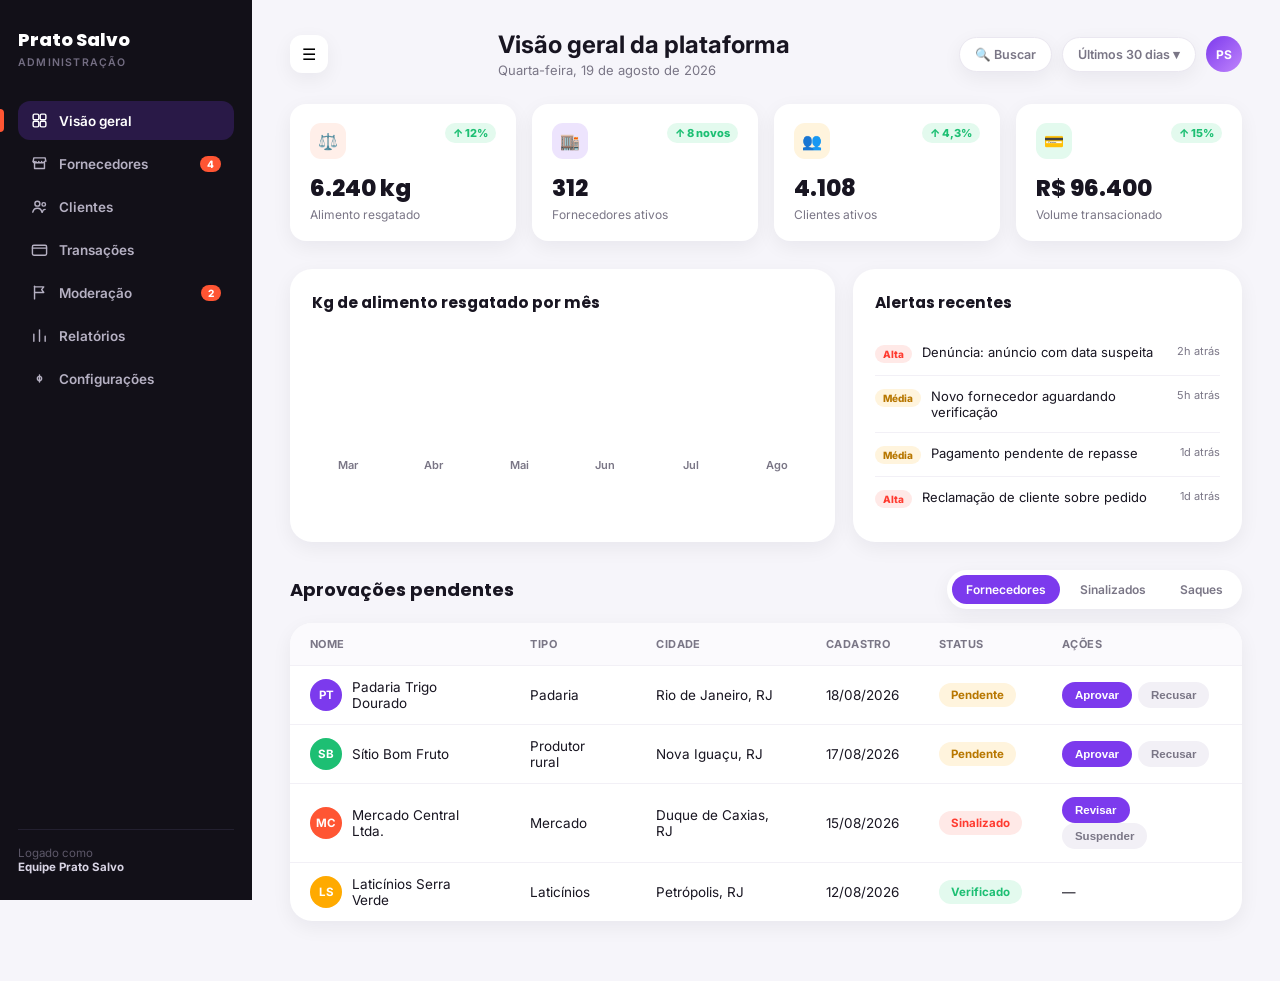
==== prato-salvo/pages/admin/admin.html @ 20f9f4bc "Consertando o Bug da pagina admin" ====
<!DOCTYPE html>
<html lang="pt-BR">
<head>
<meta charset="UTF-8">
<meta name="viewport" content="width=device-width, initial-scale=1">
<title>Prato Salvo — Painel Administrativo</title>
<link rel="preconnect" href="https://fonts.googleapis.com">
<link href="https://fonts.googleapis.com/css2?family=Inter:wght@400;500;600;700;800&family=Poppins:wght@500;600;700;800&display=swap" rel="stylesheet">
<!--
  PÁGINA: Painel Administrativo
  Visão geral da plataforma para a equipe Prato Salvo: métricas de
  impacto, gráfico de kg resgatados por mês, alertas e fila de
  aprovações pendentes de fornecedores. Página estática no original
  (sem JS próprio) — comportamento dinâmico limitado à navegação de
  volta para a home (admin-bridge.js).
-->
<link rel="stylesheet" href="admin.css">
</head>
<body>

<div class="app">
  <aside class="sidebar">
    <div class="brand" id="ps-brand">Prato Salvo <span>Administração</span></div>
    <nav class="nav">
      <a class="active" data-section="overview"><svg viewBox="0 0 24 24" fill="none" stroke="currentColor" stroke-width="2" stroke-linecap="round" stroke-linejoin="round"><rect x="3" y="3" width="8" height="8" rx="2"/><rect x="13" y="3" width="8" height="8" rx="2"/><rect x="3" y="13" width="8" height="8" rx="2"/><rect x="13" y="13" width="8" height="8" rx="2"/></svg>Visão geral</a>
      <a data-section="fornecedores"><svg viewBox="0 0 24 24" fill="none" stroke="currentColor" stroke-width="2" stroke-linecap="round" stroke-linejoin="round"><path d="M3 9l1-5h16l1 5"/><path d="M3 9a2 2 0 004 0 2 2 0 004 0 2 2 0 004 0 2 2 0 004 0"/><path d="M5 9v10h14V9"/></svg>Fornecedores<span class="badge">4</span></a>
      <a data-section="clientes"><svg viewBox="0 0 24 24" fill="none" stroke="currentColor" stroke-width="2" stroke-linecap="round" stroke-linejoin="round"><circle cx="9" cy="8" r="3.5"/><path d="M2.5 20c1-4 4-5.5 6.5-5.5S14.5 16 15.5 20"/><circle cx="18" cy="9" r="2.5"/><path d="M16 20c.5-2.5 2-4 4-4"/></svg>Clientes</a>
      <a data-section="transacoes"><svg viewBox="0 0 24 24" fill="none" stroke="currentColor" stroke-width="2" stroke-linecap="round" stroke-linejoin="round"><rect x="2" y="6" width="20" height="14" rx="2"/><path d="M2 10h20"/></svg>Transações</a>
      <a data-section="moderacao"><svg viewBox="0 0 24 24" fill="none" stroke="currentColor" stroke-width="2" stroke-linecap="round" stroke-linejoin="round"><path d="M5 3v18"/><path d="M5 4h13l-3 4 3 4H5"/></svg>Moderação<span class="badge">2</span></a>
      <a data-section="relatorios"><svg viewBox="0 0 24 24" fill="none" stroke="currentColor" stroke-width="2" stroke-linecap="round" stroke-linejoin="round"><path d="M4 20V10M12 20V4M20 20v-7"/></svg>Relatórios</a>
      <a data-section="configuracoes"><svg viewBox="0 0 24 24" fill="none" stroke="currentColor" stroke-width="2" stroke-linecap="round" stroke-linejoin="round"><circle cx="12" cy="12" r="3"/><path d="M12 7v10"/></svg>Configurações</a>
    </nav>
    <div class="side-foot">Logado como<br><strong style="color:#D8D4E4">Equipe Prato Salvo</strong></div>
  </aside>

  <div id="sidebarBackdrop"class="sidebar-backdrop"></div>


  <main class="main">
    <div class="topbar">
      <button id="menuToggle" class="menu-toggle" aria-label="Abrir/fechar menu">☰</button>
      <div>
        <div class="hello" id="viewTitle">Visão geral da plataforma</div>
        <div class="sub">Quarta-feira, 19 de agosto de 2026</div>
      </div>
      <div class="top-right">
        <span class="pillbtn">🔍 Buscar</span>
        <span class="pillbtn">Últimos 30 dias ▾</span>
        <div class="avatar">PS</div>
      </div>
    </div>

    <section class="view" id="view-overview" data-title="Visão geral da plataforma">
    <div class="stats">
      <div class="stat"><div class="top"><div class="chip" style="background:var(--coral-soft)">⚖️</div><span class="delta up">↑ 12%</span></div><div class="num">6.240 kg</div><div class="lbl">Alimento resgatado</div></div>
      <div class="stat"><div class="top"><div class="chip" style="background:var(--purple-soft)">🏬</div><span class="delta up">↑ 8 novos</span></div><div class="num">312</div><div class="lbl">Fornecedores ativos</div></div>
      <div class="stat"><div class="top"><div class="chip" style="background:var(--amber-soft)">👥</div><span class="delta up">↑ 4,3%</span></div><div class="num">4.108</div><div class="lbl">Clientes ativos</div></div>
      <div class="stat"><div class="top"><div class="chip" style="background:var(--green-soft)">💳</div><span class="delta up">↑ 15%</span></div><div class="num">R$ 96.400</div><div class="lbl">Volume transacionado</div></div>
    </div>

    <div class="row">
      <div class="panel">
        <h3>Kg de alimento resgatado por mês</h3>
        <div class="bars">
          <div class="bar-col"><div class="bar" style="height:52%"></div><span>Mar</span></div>
          <div class="bar-col"><div class="bar" style="height:64%"></div><span>Abr</span></div>
          <div class="bar-col"><div class="bar" style="height:58%"></div><span>Mai</span></div>
          <div class="bar-col"><div class="bar" style="height:76%"></div><span>Jun</span></div>
          <div class="bar-col"><div class="bar" style="height:84%"></div><span>Jul</span></div>
          <div class="bar-col"><div class="bar" style="height:100%"></div><span>Ago</span></div>
        </div>
      </div>
      <div class="panel">
        <h3>Alertas recentes</h3>
        <div class="alert-item"><div class="alert-left"><span class="sev red">Alta</span> Denúncia: anúncio com data suspeita</div><span class="alert-time">2h atrás</span></div>
        <div class="alert-item"><div class="alert-left"><span class="sev amber">Média</span> Novo fornecedor aguardando verificação</div><span class="alert-time">5h atrás</span></div>
        <div class="alert-item"><div class="alert-left"><span class="sev amber">Média</span> Pagamento pendente de repasse</div><span class="alert-time">1d atrás</span></div>
        <div class="alert-item"><div class="alert-left"><span class="sev red">Alta</span> Reclamação de cliente sobre pedido</div><span class="alert-time">1d atrás</span></div>
      </div>
    </div>

    <div class="sec-head">
      <h2>Aprovações pendentes</h2>
      <div class="tabs">
        <span class="tab on">Fornecedores</span>
        <span class="tab">Sinalizados</span>
        <span class="tab">Saques</span>
      </div>
    </div>
    <div class="table-wrap">
      <table>
        <thead><tr><th>Nome</th><th>Tipo</th><th>Cidade</th><th>Cadastro</th><th>Status</th><th>Ações</th></tr></thead>
        <tbody>
          <tr>
            <td><div class="who"><div class="ini" style="background:var(--purple)">PT</div>Padaria Trigo Dourado</div></td>
            <td>Padaria</td><td>Rio de Janeiro, RJ</td><td>18/08/2026</td>
            <td><span class="status pend">Pendente</span></td>
            <td class="actions"><button class="approve">Aprovar</button><button class="reject">Recusar</button></td>
          </tr>
          <tr>
            <td><div class="who"><div class="ini" style="background:var(--green)">SB</div>Sítio Bom Fruto</div></td>
            <td>Produtor rural</td><td>Nova Iguaçu, RJ</td><td>17/08/2026</td>
            <td><span class="status pend">Pendente</span></td>
            <td class="actions"><button class="approve">Aprovar</button><button class="reject">Recusar</button></td>
          </tr>
          <tr>
            <td><div class="who"><div class="ini" style="background:var(--coral)">MC</div>Mercado Central Ltda.</div></td>
            <td>Mercado</td><td>Duque de Caxias, RJ</td><td>15/08/2026</td>
            <td><span class="status flag">Sinalizado</span></td>
            <td class="actions"><button class="approve">Revisar</button><button class="reject">Suspender</button></td>
          </tr>
          <tr>
            <td><div class="who"><div class="ini" style="background:var(--amber)">LS</div>Laticínios Serra Verde</div></td>
            <td>Laticínios</td><td>Petrópolis, RJ</td><td>12/08/2026</td>
            <td><span class="status ok">Verificado</span></td>
            <td class="actions">—</td>
          </tr>
        </tbody>
      </table>
    </div>
    </section>

     <section class="view" id="view-fornecedores" data-title="Fornecedores" hidden>
      <div class="sec-head"><h2>Fornecedores</h2></div>
      <div class="panel"><p style="color:var(--ink-soft)">Gestão de fornecedores em construção.</p></div>
    </section>
      <section class="view" id="view-clientes" data-title="Clientes" hidden>
      <div class="sec-head"><h2>Clientes</h2></div>
      <div class="panel"><p style="color:var(--ink-soft)">Gestão de clientes em construção.</p></div>
    </section>
     <section class="view" id="view-transacoes" data-title="Transações" hidden>
      <div class="sec-head"><h2>Transações</h2></div>
      <div class="panel"><p style="color:var(--ink-soft)">Histórico de transações em construção.</p></div>
    </section>
     <section class="view" id="view-moderacao" data-title="Moderação" hidden>
      <div class="sec-head"><h2>Moderação</h2></div>
      <div class="panel"><p style="color:var(--ink-soft)">Fila de moderação em construção.</p></div>
    </section>
      <section class="view" id="view-relatorios" data-title="Relatórios" hidden>
      <div class="sec-head"><h2>Relatórios</h2></div>
      <div class="panel"><p style="color:var(--ink-soft)">Relatórios em construção.</p></div>
    </section>
      <section class="view" id="view-configuracoes" data-title="Configurações" hidden>
        <div class="sec-head"><h2>Configurações</h2></div>
        <div class="panel"><p style="color:var(--ink-soft)">Configurações em construção.</p></div>
    </section>
  </main>
</div>

<script src="admin.js"></script>
<!-- Ponte de navegação: leva de volta à Landing Page via shell/router -->
<script src="admin-bridge.js"></script>
</body>
</html>
---- prato-salvo/pages/admin/admin.css ----
/**
 * admin.css
 * Estilos exclusivos do Painel Administrativo.
 * Sidebar escura + paleta roxo/coral, isolada em seu próprio iframe.
 */

  :root{
    --purple:#7C3AED; --purple-soft:#EDE4FD;
    --coral:#FF5533; --coral-soft:#FFEFE9;
    --ink:#181521; --ink-soft:#7A7686;
    --green:#1DBF73; --green-soft:#E3FAEE;
    --amber:#FFAA00; --amber-soft:#FFF4DD;
    --red:#FF3B30; --red-soft:#FFE9E7;
    --bg:#F6F5FA; --white:#fff; --dark:#121018;
    --r-lg:22px; --r-md:16px; --r-full:999px;
    --shadow:0 6px 20px rgba(24,21,33,.06);
  }
  *{box-sizing:border-box;}
  body{margin:0;font-family:'Inter',sans-serif;background:var(--bg);color:var(--ink);}
  h1,h2,h3,.disp{font-family:'Poppins',sans-serif;}
  a{text-decoration:none;color:inherit;}
  .app{min-height:100vh;position:relative;}

  .sidebar{background:var(--dark);color:#B5B0C2;padding:26px 18px;display:flex;flex-direction:column;gap:32px;position:fixed;top:0;left:0;bottom:0;width:252px;z-index:60;transform:translateX(0);transition:transform .25s ease;}
  .app.sidebar-closed .sidebar{transform:translateX(-100%);}
  .brand{font-family:'Poppins',sans-serif;font-weight:800;font-size:18px;color:#fff;}
  .brand span{display:block;font-family:'Inter',sans-serif;font-size:10.5px;font-weight:600;text-transform:uppercase;letter-spacing:1.2px;color:#736D82;margin-top:3px;}
  .nav{display:flex;flex-direction:column;gap:4px;}
  .nav a{display:flex;align-items:center;gap:11px;padding:11px 13px;border-radius:12px;font-size:13.5px;font-weight:600;position:relative;}
  .nav a svg{width:17px;height:17px;flex-shrink:0;}
  .nav a.active{background:rgba(124,58,237,.22);color:#fff;}
  .nav a.active:before{content:"";position:absolute;left:-18px;top:8px;bottom:8px;width:4px;background:var(--coral);border-radius:0 4px 4px 0;}
  .nav a:hover{background:rgba(255,255,255,.05);}
  .badge{margin-left:auto;background:var(--coral);color:#fff;font-size:10px;font-weight:800;padding:2px 7px;border-radius:var(--r-full);}
  .side-foot{margin-top:auto;font-size:11.5px;color:#5C5768;border-top:1px solid #232030;padding-top:16px;}

  .main{padding:30px 38px 60px;margin-left:252px;transition:margin-left .25s ease;}
  .app.sidebar-closed .main{margin-left:0;}
  .topbar{display:flex;justify-content:space-between;align-items:center;margin-bottom:26px;flex-wrap:wrap;gap:14px;}
  .hello{font-size:24px;font-weight:700;}
  .sub{color:var(--ink-soft);font-size:13px;margin-top:3px;}
  .top-right{display:flex;gap:10px;align-items:center;}
  .pillbtn{background:var(--white);border:1px solid #EAE7F0;font-size:12.5px;font-weight:600;padding:9px 15px;border-radius:var(--r-full);color:var(--ink-soft);box-shadow:var(--shadow);}
  .avatar{width:36px;height:36px;border-radius:50%;background:linear-gradient(135deg,var(--purple),#C084FC);display:flex;align-items:center;justify-content:center;color:#fff;font-weight:700;font-size:12px;}

  .stats{display:grid;grid-template-columns:repeat(4,1fr);gap:16px;margin-bottom:28px;}
  .stat{background:var(--white);border-radius:var(--r-md);padding:19px 20px;box-shadow:var(--shadow);}
  .stat .top{display:flex;justify-content:space-between;align-items:flex-start;}
  .stat .chip{width:36px;height:36px;border-radius:11px;display:flex;align-items:center;justify-content:center;font-size:16px;}
  .stat .delta{font-size:11px;font-weight:800;padding:3px 8px;border-radius:var(--r-full);}
  .delta.up{background:var(--green-soft);color:var(--green);}
  .stat .num{font-family:'Poppins',sans-serif;font-size:23px;font-weight:800;margin-top:12px;}
  .stat .lbl{font-size:12px;color:var(--ink-soft);margin-top:2px;}

  .row{display:grid;grid-template-columns:1.4fr 1fr;gap:18px;margin-bottom:28px;}
  .panel{background:var(--white);border-radius:var(--r-lg);padding:22px;box-shadow:var(--shadow);}
  .panel h3{font-size:15.5px;font-weight:700;margin:0 0 18px;}

  .bars{display:flex;align-items:flex-end;gap:14px;height:140px;}
  .bar-col{flex:1;display:flex;flex-direction:column;align-items:center;justify-content:flex-end;gap:8px;}
  .bar{width:100%;background:linear-gradient(180deg,#FF7A50,var(--coral));border-radius:8px 8px 0 0;}
  .bar-col span{font-size:11px;color:var(--ink-soft);font-weight:600;}

  .alert-item{display:flex;justify-content:space-between;align-items:flex-start;padding:12px 0;border-bottom:1px solid #F2F0F6;font-size:13px;gap:10px;}
  .alert-item:last-child{border-bottom:none;}
  .alert-left{display:flex;gap:10px;align-items:flex-start;}
  .sev{font-size:10px;font-weight:800;padding:3px 8px;border-radius:var(--r-full);flex-shrink:0;margin-top:1px;}
  .sev.red{background:var(--red-soft);color:var(--red);}
  .sev.amber{background:var(--amber-soft);color:#B87700;}
  .alert-time{color:var(--ink-soft);font-size:11px;flex-shrink:0;}

  .sec-head{display:flex;justify-content:space-between;align-items:center;margin-bottom:14px;}
  .sec-head h2{font-size:18px;font-weight:700;margin:0;}
  .tabs{display:flex;gap:6px;background:var(--white);padding:5px;border-radius:var(--r-full);box-shadow:var(--shadow);}
  .tab{font-size:12px;font-weight:600;padding:7px 14px;border-radius:var(--r-full);color:var(--ink-soft);}
  .tab.on{background:var(--purple);color:#fff;}

  .table-wrap{background:var(--white);border-radius:var(--r-lg);overflow:hidden;box-shadow:var(--shadow);}
  table{width:100%;border-collapse:collapse;font-size:13.5px;}
  th{text-align:left;padding:14px 20px;background:#FBFAFD;color:var(--ink-soft);font-weight:700;font-size:11px;text-transform:uppercase;letter-spacing:.4px;}
  td{padding:13px 20px;border-top:1px solid #F2F0F6;vertical-align:middle;}
  .who{display:flex;align-items:center;gap:10px;}
  .ini{width:32px;height:32px;border-radius:50%;display:flex;align-items:center;justify-content:center;font-weight:700;font-size:11.5px;color:#fff;flex-shrink:0;}
  .status{display:inline-block;font-weight:700;font-size:11.5px;padding:5px 12px;border-radius:var(--r-full);}
  .status.pend{background:var(--amber-soft);color:#B87700;}
  .status.flag{background:var(--red-soft);color:var(--red);}
  .status.ok{background:var(--green-soft);color:var(--green);}
  .actions button{font-size:11.5px;font-weight:700;border:none;padding:7px 13px;border-radius:var(--r-full);cursor:pointer;margin-right:6px;}
  .approve{background:var(--purple);color:#fff;}
  .reject{background:#F2F0F6;color:var(--ink-soft);}

  /* -------------------- menu retrátil -------------------- */

.menu-toggle{
  width:38px;height:38px;border-radius:12px;border:none;
  background:var(--white);box-shadow:var(--shadow);
  font-size:16px;cursor:pointer;flex-shrink:0;
  display:flex;align-items:center;justify-content:center;
}
.menu-toggle:hover{background:#F3F1F7;}

.sidebar-backdrop{
  display:none;
  position:fixed;inset:0;background:rgba(10,8,15,.5);z-index:55;
}

/* no celular, a sidebar nunca "empurra" o conteúdo — ela flutua por cima */
@media (max-width:900px){
  .main{margin-left:0;}
  .app:not(.sidebar-closed) .sidebar-backdrop{display:block;}
}
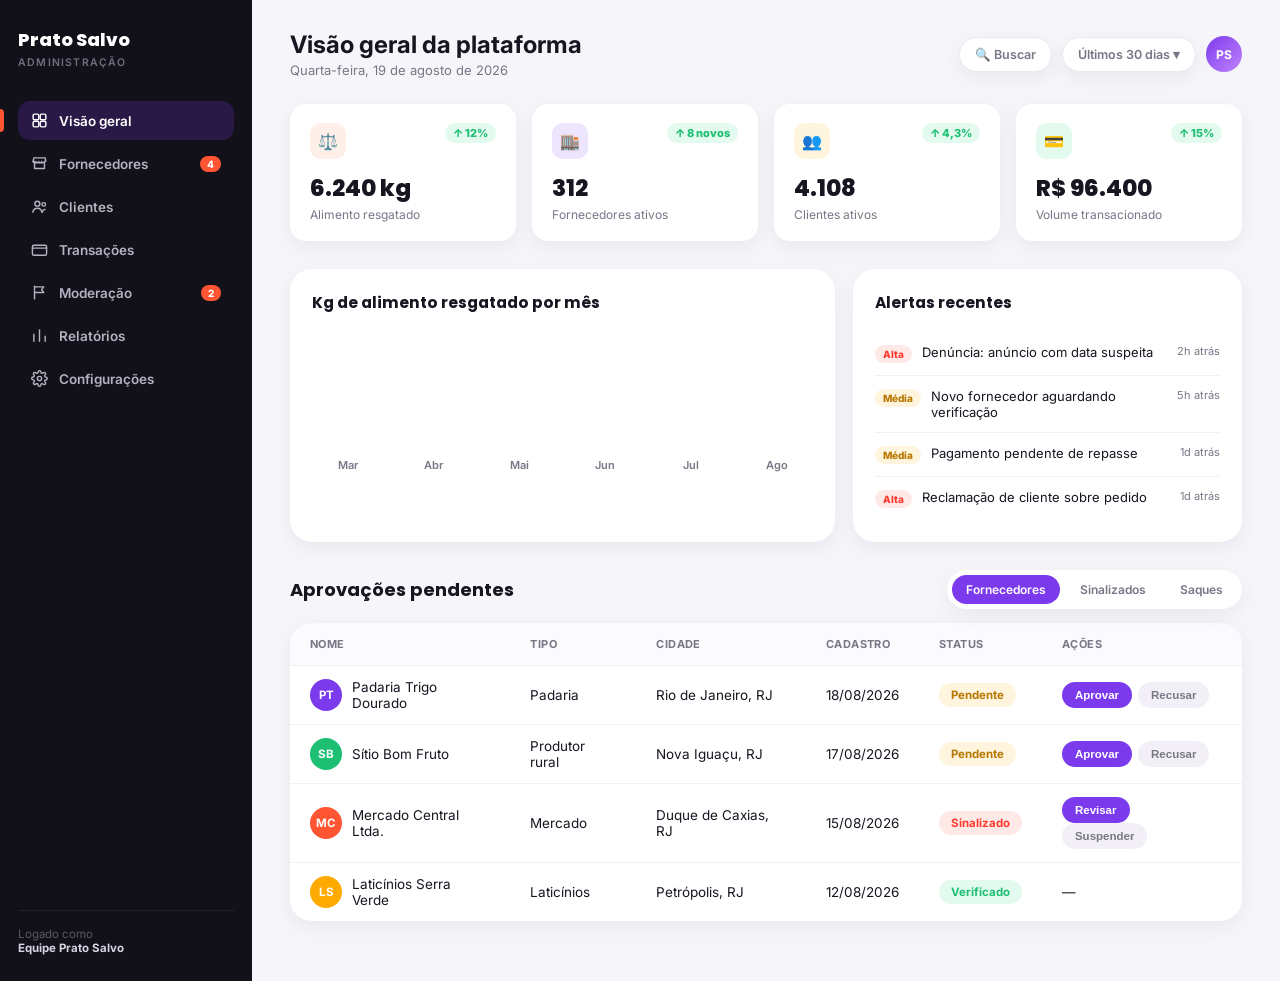
==== commit 3b08c3fa: "Primeiro commit" ====
--- a/prato-salvo/pages/admin/admin.html
+++ b/prato-salvo/pages/admin/admin.html
@@ -22,25 +22,21 @@
   <aside class="sidebar">
     <div class="brand" id="ps-brand">Prato Salvo <span>Administração</span></div>
     <nav class="nav">
-      <a class="active" data-section="overview"><svg viewBox="0 0 24 24" fill="none" stroke="currentColor" stroke-width="2" stroke-linecap="round" stroke-linejoin="round"><rect x="3" y="3" width="8" height="8" rx="2"/><rect x="13" y="3" width="8" height="8" rx="2"/><rect x="3" y="13" width="8" height="8" rx="2"/><rect x="13" y="13" width="8" height="8" rx="2"/></svg>Visão geral</a>
-      <a data-section="fornecedores"><svg viewBox="0 0 24 24" fill="none" stroke="currentColor" stroke-width="2" stroke-linecap="round" stroke-linejoin="round"><path d="M3 9l1-5h16l1 5"/><path d="M3 9a2 2 0 004 0 2 2 0 004 0 2 2 0 004 0 2 2 0 004 0"/><path d="M5 9v10h14V9"/></svg>Fornecedores<span class="badge">4</span></a>
-      <a data-section="clientes"><svg viewBox="0 0 24 24" fill="none" stroke="currentColor" stroke-width="2" stroke-linecap="round" stroke-linejoin="round"><circle cx="9" cy="8" r="3.5"/><path d="M2.5 20c1-4 4-5.5 6.5-5.5S14.5 16 15.5 20"/><circle cx="18" cy="9" r="2.5"/><path d="M16 20c.5-2.5 2-4 4-4"/></svg>Clientes</a>
-      <a data-section="transacoes"><svg viewBox="0 0 24 24" fill="none" stroke="currentColor" stroke-width="2" stroke-linecap="round" stroke-linejoin="round"><rect x="2" y="6" width="20" height="14" rx="2"/><path d="M2 10h20"/></svg>Transações</a>
-      <a data-section="moderacao"><svg viewBox="0 0 24 24" fill="none" stroke="currentColor" stroke-width="2" stroke-linecap="round" stroke-linejoin="round"><path d="M5 3v18"/><path d="M5 4h13l-3 4 3 4H5"/></svg>Moderação<span class="badge">2</span></a>
-      <a data-section="relatorios"><svg viewBox="0 0 24 24" fill="none" stroke="currentColor" stroke-width="2" stroke-linecap="round" stroke-linejoin="round"><path d="M4 20V10M12 20V4M20 20v-7"/></svg>Relatórios</a>
-      <a data-section="configuracoes"><svg viewBox="0 0 24 24" fill="none" stroke="currentColor" stroke-width="2" stroke-linecap="round" stroke-linejoin="round"><circle cx="12" cy="12" r="3"/><path d="M12 7v10"/></svg>Configurações</a>
+      <a class="active"><svg viewBox="0 0 24 24" fill="none" stroke="currentColor" stroke-width="2" stroke-linecap="round" stroke-linejoin="round"><rect x="3" y="3" width="8" height="8" rx="2"/><rect x="13" y="3" width="8" height="8" rx="2"/><rect x="3" y="13" width="8" height="8" rx="2"/><rect x="13" y="13" width="8" height="8" rx="2"/></svg>Visão geral</a>
+      <a><svg viewBox="0 0 24 24" fill="none" stroke="currentColor" stroke-width="2" stroke-linecap="round" stroke-linejoin="round"><path d="M3 9l1-5h16l1 5"/><path d="M3 9a2 2 0 004 0 2 2 0 004 0 2 2 0 004 0 2 2 0 004 0"/><path d="M5 9v10h14V9"/></svg>Fornecedores<span class="badge">4</span></a>
+      <a><svg viewBox="0 0 24 24" fill="none" stroke="currentColor" stroke-width="2" stroke-linecap="round" stroke-linejoin="round"><circle cx="9" cy="8" r="3.5"/><path d="M2.5 20c1-4 4-5.5 6.5-5.5S14.5 16 15.5 20"/><circle cx="18" cy="9" r="2.5"/><path d="M16 20c.5-2.5 2-4 4-4"/></svg>Clientes</a>
+      <a><svg viewBox="0 0 24 24" fill="none" stroke="currentColor" stroke-width="2" stroke-linecap="round" stroke-linejoin="round"><rect x="2" y="6" width="20" height="14" rx="2"/><path d="M2 10h20"/></svg>Transações</a>
+      <a><svg viewBox="0 0 24 24" fill="none" stroke="currentColor" stroke-width="2" stroke-linecap="round" stroke-linejoin="round"><path d="M5 3v18"/><path d="M5 4h13l-3 4 3 4H5"/></svg>Moderação<span class="badge">2</span></a>
+      <a><svg viewBox="0 0 24 24" fill="none" stroke="currentColor" stroke-width="2" stroke-linecap="round" stroke-linejoin="round"><path d="M4 20V10M12 20V4M20 20v-7"/></svg>Relatórios</a>
+      <a><svg viewBox="0 0 24 24" fill="none" stroke="currentColor" stroke-width="2" stroke-linecap="round" stroke-linejoin="round"><circle cx="12" cy="12" r="3"/><path d="M19.4 15a1.7 1.7 0 00.3 1.9l.1.1a2 2 0 11-2.8 2.8l-.1-.1a1.7 1.7 0 00-1.9-.3 1.7 1.7 0 00-1 1.5V21a2 2 0 11-4 0v-.1a1.7 1.7 0 00-1-1.6 1.7 1.7 0 00-1.9.3l-.1.1a2 2 0 11-2.8-2.8l.1-.1a1.7 1.7 0 00.3-1.9 1.7 1.7 0 00-1.5-1H3a2 2 0 110-4h.1a1.7 1.7 0 001.5-1 1.7 1.7 0 00-.3-1.9l-.1-.1a2 2 0 112.8-2.8l.1.1a1.7 1.7 0 001.9.3H9a1.7 1.7 0 001-1.5V3a2 2 0 114 0v.1a1.7 1.7 0 001 1.5 1.7 1.7 0 001.9-.3l.1-.1a2 2 0 112.8 2.8l-.1.1a1.7 1.7 0 00-.3 1.9V9a1.7 1.7 0 001.5 1H21a2 2 0 110 4h-.1a1.7 1.7 0 00-1.5 1z"/></svg>Configurações</a>
     </nav>
     <div class="side-foot">Logado como<br><strong style="color:#D8D4E4">Equipe Prato Salvo</strong></div>
   </aside>
 
-  <div id="sidebarBackdrop"class="sidebar-backdrop"></div>
-
-
   <main class="main">
     <div class="topbar">
-      <button id="menuToggle" class="menu-toggle" aria-label="Abrir/fechar menu">☰</button>
       <div>
-        <div class="hello" id="viewTitle">Visão geral da plataforma</div>
+        <div class="hello">Visão geral da plataforma</div>
         <div class="sub">Quarta-feira, 19 de agosto de 2026</div>
       </div>
       <div class="top-right">
@@ -50,7 +46,6 @@
       </div>
     </div>
 
-    <section class="view" id="view-overview" data-title="Visão geral da plataforma">
     <div class="stats">
       <div class="stat"><div class="top"><div class="chip" style="background:var(--coral-soft)">⚖️</div><span class="delta up">↑ 12%</span></div><div class="num">6.240 kg</div><div class="lbl">Alimento resgatado</div></div>
       <div class="stat"><div class="top"><div class="chip" style="background:var(--purple-soft)">🏬</div><span class="delta up">↑ 8 novos</span></div><div class="num">312</div><div class="lbl">Fornecedores ativos</div></div>
@@ -118,36 +113,9 @@
         </tbody>
       </table>
     </div>
-    </section>
-
-     <section class="view" id="view-fornecedores" data-title="Fornecedores" hidden>
-      <div class="sec-head"><h2>Fornecedores</h2></div>
-      <div class="panel"><p style="color:var(--ink-soft)">Gestão de fornecedores em construção.</p></div>
-    </section>
-      <section class="view" id="view-clientes" data-title="Clientes" hidden>
-      <div class="sec-head"><h2>Clientes</h2></div>
-      <div class="panel"><p style="color:var(--ink-soft)">Gestão de clientes em construção.</p></div>
-    </section>
-     <section class="view" id="view-transacoes" data-title="Transações" hidden>
-      <div class="sec-head"><h2>Transações</h2></div>
-      <div class="panel"><p style="color:var(--ink-soft)">Histórico de transações em construção.</p></div>
-    </section>
-     <section class="view" id="view-moderacao" data-title="Moderação" hidden>
-      <div class="sec-head"><h2>Moderação</h2></div>
-      <div class="panel"><p style="color:var(--ink-soft)">Fila de moderação em construção.</p></div>
-    </section>
-      <section class="view" id="view-relatorios" data-title="Relatórios" hidden>
-      <div class="sec-head"><h2>Relatórios</h2></div>
-      <div class="panel"><p style="color:var(--ink-soft)">Relatórios em construção.</p></div>
-    </section>
-      <section class="view" id="view-configuracoes" data-title="Configurações" hidden>
-        <div class="sec-head"><h2>Configurações</h2></div>
-        <div class="panel"><p style="color:var(--ink-soft)">Configurações em construção.</p></div>
-    </section>
   </main>
 </div>
 
-<script src="admin.js"></script>
 <!-- Ponte de navegação: leva de volta à Landing Page via shell/router -->
 <script src="admin-bridge.js"></script>
 </body>
--- a/prato-salvo/pages/admin/admin.css
+++ b/prato-salvo/pages/admin/admin.css
@@ -19,10 +19,9 @@
   body{margin:0;font-family:'Inter',sans-serif;background:var(--bg);color:var(--ink);}
   h1,h2,h3,.disp{font-family:'Poppins',sans-serif;}
   a{text-decoration:none;color:inherit;}
-  .app{min-height:100vh;position:relative;}
+  .app{display:grid;grid-template-columns:252px 1fr;min-height:100vh;}
 
-  .sidebar{background:var(--dark);color:#B5B0C2;padding:26px 18px;display:flex;flex-direction:column;gap:32px;position:fixed;top:0;left:0;bottom:0;width:252px;z-index:60;transform:translateX(0);transition:transform .25s ease;}
-  .app.sidebar-closed .sidebar{transform:translateX(-100%);}
+  .sidebar{background:var(--dark);color:#B5B0C2;padding:26px 18px;display:flex;flex-direction:column;gap:32px;}
   .brand{font-family:'Poppins',sans-serif;font-weight:800;font-size:18px;color:#fff;}
   .brand span{display:block;font-family:'Inter',sans-serif;font-size:10.5px;font-weight:600;text-transform:uppercase;letter-spacing:1.2px;color:#736D82;margin-top:3px;}
   .nav{display:flex;flex-direction:column;gap:4px;}
@@ -34,8 +33,7 @@
   .badge{margin-left:auto;background:var(--coral);color:#fff;font-size:10px;font-weight:800;padding:2px 7px;border-radius:var(--r-full);}
   .side-foot{margin-top:auto;font-size:11.5px;color:#5C5768;border-top:1px solid #232030;padding-top:16px;}
 
-  .main{padding:30px 38px 60px;margin-left:252px;transition:margin-left .25s ease;}
-  .app.sidebar-closed .main{margin-left:0;}
+  .main{padding:30px 38px 60px;}
   .topbar{display:flex;justify-content:space-between;align-items:center;margin-bottom:26px;flex-wrap:wrap;gap:14px;}
   .hello{font-size:24px;font-weight:700;}
   .sub{color:var(--ink-soft);font-size:13px;margin-top:3px;}
@@ -89,24 +87,3 @@
   .approve{background:var(--purple);color:#fff;}
   .reject{background:#F2F0F6;color:var(--ink-soft);}
 
-  /* -------------------- menu retrátil -------------------- */
-
-.menu-toggle{
-  width:38px;height:38px;border-radius:12px;border:none;
-  background:var(--white);box-shadow:var(--shadow);
-  font-size:16px;cursor:pointer;flex-shrink:0;
-  display:flex;align-items:center;justify-content:center;
-}
-.menu-toggle:hover{background:#F3F1F7;}
-
-.sidebar-backdrop{
-  display:none;
-  position:fixed;inset:0;background:rgba(10,8,15,.5);z-index:55;
-}
-
-/* no celular, a sidebar nunca "empurra" o conteúdo — ela flutua por cima */
-@media (max-width:900px){
-  .main{margin-left:0;}
-  .app:not(.sidebar-closed) .sidebar-backdrop{display:block;}
-}
-
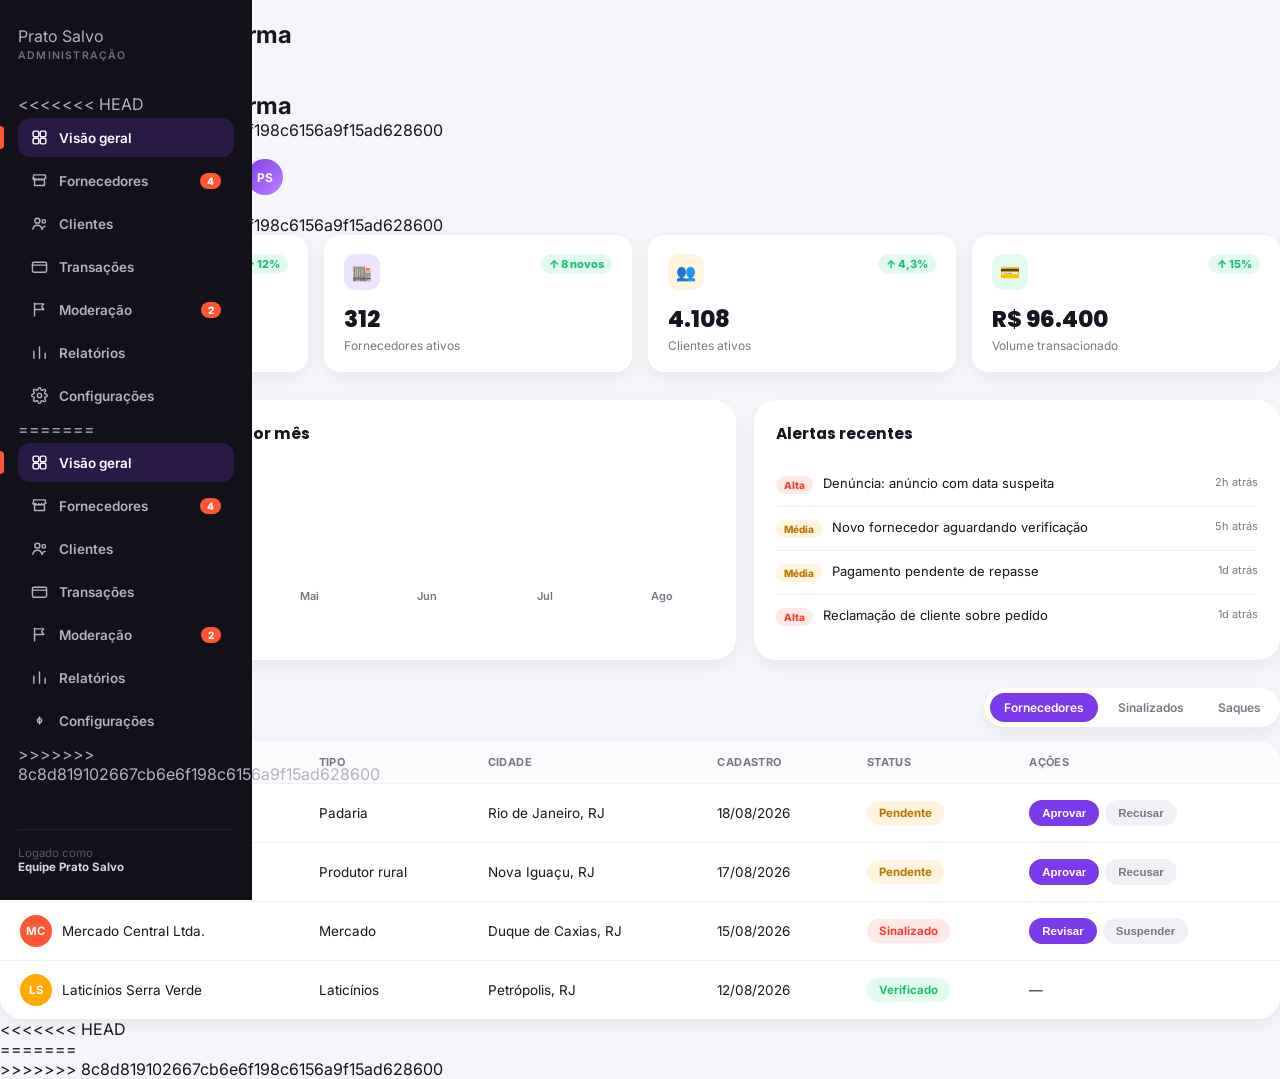
==== commit db53ba2f: "Merge com repositorio remoto" ====
--- a/prato-salvo/pages/admin/admin.html
+++ b/prato-salvo/pages/admin/admin.html
@@ -22,6 +22,7 @@
   <aside class="sidebar">
     <div class="brand" id="ps-brand">Prato Salvo <span>Administração</span></div>
     <nav class="nav">
+<<<<<<< HEAD
       <a class="active"><svg viewBox="0 0 24 24" fill="none" stroke="currentColor" stroke-width="2" stroke-linecap="round" stroke-linejoin="round"><rect x="3" y="3" width="8" height="8" rx="2"/><rect x="13" y="3" width="8" height="8" rx="2"/><rect x="3" y="13" width="8" height="8" rx="2"/><rect x="13" y="13" width="8" height="8" rx="2"/></svg>Visão geral</a>
       <a><svg viewBox="0 0 24 24" fill="none" stroke="currentColor" stroke-width="2" stroke-linecap="round" stroke-linejoin="round"><path d="M3 9l1-5h16l1 5"/><path d="M3 9a2 2 0 004 0 2 2 0 004 0 2 2 0 004 0 2 2 0 004 0"/><path d="M5 9v10h14V9"/></svg>Fornecedores<span class="badge">4</span></a>
       <a><svg viewBox="0 0 24 24" fill="none" stroke="currentColor" stroke-width="2" stroke-linecap="round" stroke-linejoin="round"><circle cx="9" cy="8" r="3.5"/><path d="M2.5 20c1-4 4-5.5 6.5-5.5S14.5 16 15.5 20"/><circle cx="18" cy="9" r="2.5"/><path d="M16 20c.5-2.5 2-4 4-4"/></svg>Clientes</a>
@@ -29,14 +30,34 @@
       <a><svg viewBox="0 0 24 24" fill="none" stroke="currentColor" stroke-width="2" stroke-linecap="round" stroke-linejoin="round"><path d="M5 3v18"/><path d="M5 4h13l-3 4 3 4H5"/></svg>Moderação<span class="badge">2</span></a>
       <a><svg viewBox="0 0 24 24" fill="none" stroke="currentColor" stroke-width="2" stroke-linecap="round" stroke-linejoin="round"><path d="M4 20V10M12 20V4M20 20v-7"/></svg>Relatórios</a>
       <a><svg viewBox="0 0 24 24" fill="none" stroke="currentColor" stroke-width="2" stroke-linecap="round" stroke-linejoin="round"><circle cx="12" cy="12" r="3"/><path d="M19.4 15a1.7 1.7 0 00.3 1.9l.1.1a2 2 0 11-2.8 2.8l-.1-.1a1.7 1.7 0 00-1.9-.3 1.7 1.7 0 00-1 1.5V21a2 2 0 11-4 0v-.1a1.7 1.7 0 00-1-1.6 1.7 1.7 0 00-1.9.3l-.1.1a2 2 0 11-2.8-2.8l.1-.1a1.7 1.7 0 00.3-1.9 1.7 1.7 0 00-1.5-1H3a2 2 0 110-4h.1a1.7 1.7 0 001.5-1 1.7 1.7 0 00-.3-1.9l-.1-.1a2 2 0 112.8-2.8l.1.1a1.7 1.7 0 001.9.3H9a1.7 1.7 0 001-1.5V3a2 2 0 114 0v.1a1.7 1.7 0 001 1.5 1.7 1.7 0 001.9-.3l.1-.1a2 2 0 112.8 2.8l-.1.1a1.7 1.7 0 00-.3 1.9V9a1.7 1.7 0 001.5 1H21a2 2 0 110 4h-.1a1.7 1.7 0 00-1.5 1z"/></svg>Configurações</a>
+=======
+      <a class="active" data-section="overview"><svg viewBox="0 0 24 24" fill="none" stroke="currentColor" stroke-width="2" stroke-linecap="round" stroke-linejoin="round"><rect x="3" y="3" width="8" height="8" rx="2"/><rect x="13" y="3" width="8" height="8" rx="2"/><rect x="3" y="13" width="8" height="8" rx="2"/><rect x="13" y="13" width="8" height="8" rx="2"/></svg>Visão geral</a>
+      <a data-section="fornecedores"><svg viewBox="0 0 24 24" fill="none" stroke="currentColor" stroke-width="2" stroke-linecap="round" stroke-linejoin="round"><path d="M3 9l1-5h16l1 5"/><path d="M3 9a2 2 0 004 0 2 2 0 004 0 2 2 0 004 0 2 2 0 004 0"/><path d="M5 9v10h14V9"/></svg>Fornecedores<span class="badge">4</span></a>
+      <a data-section="clientes"><svg viewBox="0 0 24 24" fill="none" stroke="currentColor" stroke-width="2" stroke-linecap="round" stroke-linejoin="round"><circle cx="9" cy="8" r="3.5"/><path d="M2.5 20c1-4 4-5.5 6.5-5.5S14.5 16 15.5 20"/><circle cx="18" cy="9" r="2.5"/><path d="M16 20c.5-2.5 2-4 4-4"/></svg>Clientes</a>
+      <a data-section="transacoes"><svg viewBox="0 0 24 24" fill="none" stroke="currentColor" stroke-width="2" stroke-linecap="round" stroke-linejoin="round"><rect x="2" y="6" width="20" height="14" rx="2"/><path d="M2 10h20"/></svg>Transações</a>
+      <a data-section="moderacao"><svg viewBox="0 0 24 24" fill="none" stroke="currentColor" stroke-width="2" stroke-linecap="round" stroke-linejoin="round"><path d="M5 3v18"/><path d="M5 4h13l-3 4 3 4H5"/></svg>Moderação<span class="badge">2</span></a>
+      <a data-section="relatorios"><svg viewBox="0 0 24 24" fill="none" stroke="currentColor" stroke-width="2" stroke-linecap="round" stroke-linejoin="round"><path d="M4 20V10M12 20V4M20 20v-7"/></svg>Relatórios</a>
+      <a data-section="configuracoes"><svg viewBox="0 0 24 24" fill="none" stroke="currentColor" stroke-width="2" stroke-linecap="round" stroke-linejoin="round"><circle cx="12" cy="12" r="3"/><path d="M12 7v10"/></svg>Configurações</a>
+>>>>>>> 8c8d819102667cb6e6f198c6156a9f15ad628600
     </nav>
     <div class="side-foot">Logado como<br><strong style="color:#D8D4E4">Equipe Prato Salvo</strong></div>
   </aside>
 
+<<<<<<< HEAD
   <main class="main">
     <div class="topbar">
       <div>
         <div class="hello">Visão geral da plataforma</div>
+=======
+  <div id="sidebarBackdrop"class="sidebar-backdrop"></div>
+
+
+  <main class="main">
+    <div class="topbar">
+      <button id="menuToggle" class="menu-toggle" aria-label="Abrir/fechar menu">☰</button>
+      <div>
+        <div class="hello" id="viewTitle">Visão geral da plataforma</div>
+>>>>>>> 8c8d819102667cb6e6f198c6156a9f15ad628600
         <div class="sub">Quarta-feira, 19 de agosto de 2026</div>
       </div>
       <div class="top-right">
@@ -46,6 +67,10 @@
       </div>
     </div>
 
+<<<<<<< HEAD
+=======
+    <section class="view" id="view-overview" data-title="Visão geral da plataforma">
+>>>>>>> 8c8d819102667cb6e6f198c6156a9f15ad628600
     <div class="stats">
       <div class="stat"><div class="top"><div class="chip" style="background:var(--coral-soft)">⚖️</div><span class="delta up">↑ 12%</span></div><div class="num">6.240 kg</div><div class="lbl">Alimento resgatado</div></div>
       <div class="stat"><div class="top"><div class="chip" style="background:var(--purple-soft)">🏬</div><span class="delta up">↑ 8 novos</span></div><div class="num">312</div><div class="lbl">Fornecedores ativos</div></div>
@@ -113,9 +138,42 @@
         </tbody>
       </table>
     </div>
+<<<<<<< HEAD
   </main>
 </div>
 
+=======
+    </section>
+
+     <section class="view" id="view-fornecedores" data-title="Fornecedores" hidden>
+      <div class="sec-head"><h2>Fornecedores</h2></div>
+      <div class="panel"><p style="color:var(--ink-soft)">Gestão de fornecedores em construção.</p></div>
+    </section>
+      <section class="view" id="view-clientes" data-title="Clientes" hidden>
+      <div class="sec-head"><h2>Clientes</h2></div>
+      <div class="panel"><p style="color:var(--ink-soft)">Gestão de clientes em construção.</p></div>
+    </section>
+     <section class="view" id="view-transacoes" data-title="Transações" hidden>
+      <div class="sec-head"><h2>Transações</h2></div>
+      <div class="panel"><p style="color:var(--ink-soft)">Histórico de transações em construção.</p></div>
+    </section>
+     <section class="view" id="view-moderacao" data-title="Moderação" hidden>
+      <div class="sec-head"><h2>Moderação</h2></div>
+      <div class="panel"><p style="color:var(--ink-soft)">Fila de moderação em construção.</p></div>
+    </section>
+      <section class="view" id="view-relatorios" data-title="Relatórios" hidden>
+      <div class="sec-head"><h2>Relatórios</h2></div>
+      <div class="panel"><p style="color:var(--ink-soft)">Relatórios em construção.</p></div>
+    </section>
+      <section class="view" id="view-configuracoes" data-title="Configurações" hidden>
+        <div class="sec-head"><h2>Configurações</h2></div>
+        <div class="panel"><p style="color:var(--ink-soft)">Configurações em construção.</p></div>
+    </section>
+  </main>
+</div>
+
+<script src="admin.js"></script>
+>>>>>>> 8c8d819102667cb6e6f198c6156a9f15ad628600
 <!-- Ponte de navegação: leva de volta à Landing Page via shell/router -->
 <script src="admin-bridge.js"></script>
 </body>
--- a/prato-salvo/pages/admin/admin.css
+++ b/prato-salvo/pages/admin/admin.css
@@ -19,9 +19,16 @@
   body{margin:0;font-family:'Inter',sans-serif;background:var(--bg);color:var(--ink);}
   h1,h2,h3,.disp{font-family:'Poppins',sans-serif;}
   a{text-decoration:none;color:inherit;}
+<<<<<<< HEAD
   .app{display:grid;grid-template-columns:252px 1fr;min-height:100vh;}
 
   .sidebar{background:var(--dark);color:#B5B0C2;padding:26px 18px;display:flex;flex-direction:column;gap:32px;}
+=======
+  .app{min-height:100vh;position:relative;}
+
+  .sidebar{background:var(--dark);color:#B5B0C2;padding:26px 18px;display:flex;flex-direction:column;gap:32px;position:fixed;top:0;left:0;bottom:0;width:252px;z-index:60;transform:translateX(0);transition:transform .25s ease;}
+  .app.sidebar-closed .sidebar{transform:translateX(-100%);}
+>>>>>>> 8c8d819102667cb6e6f198c6156a9f15ad628600
   .brand{font-family:'Poppins',sans-serif;font-weight:800;font-size:18px;color:#fff;}
   .brand span{display:block;font-family:'Inter',sans-serif;font-size:10.5px;font-weight:600;text-transform:uppercase;letter-spacing:1.2px;color:#736D82;margin-top:3px;}
   .nav{display:flex;flex-direction:column;gap:4px;}
@@ -33,7 +40,12 @@
   .badge{margin-left:auto;background:var(--coral);color:#fff;font-size:10px;font-weight:800;padding:2px 7px;border-radius:var(--r-full);}
   .side-foot{margin-top:auto;font-size:11.5px;color:#5C5768;border-top:1px solid #232030;padding-top:16px;}
 
+<<<<<<< HEAD
   .main{padding:30px 38px 60px;}
+=======
+  .main{padding:30px 38px 60px;margin-left:252px;transition:margin-left .25s ease;}
+  .app.sidebar-closed .main{margin-left:0;}
+>>>>>>> 8c8d819102667cb6e6f198c6156a9f15ad628600
   .topbar{display:flex;justify-content:space-between;align-items:center;margin-bottom:26px;flex-wrap:wrap;gap:14px;}
   .hello{font-size:24px;font-weight:700;}
   .sub{color:var(--ink-soft);font-size:13px;margin-top:3px;}
@@ -87,3 +99,27 @@
   .approve{background:var(--purple);color:#fff;}
   .reject{background:#F2F0F6;color:var(--ink-soft);}
 
+<<<<<<< HEAD
+=======
+  /* -------------------- menu retrátil -------------------- */
+
+.menu-toggle{
+  width:38px;height:38px;border-radius:12px;border:none;
+  background:var(--white);box-shadow:var(--shadow);
+  font-size:16px;cursor:pointer;flex-shrink:0;
+  display:flex;align-items:center;justify-content:center;
+}
+.menu-toggle:hover{background:#F3F1F7;}
+
+.sidebar-backdrop{
+  display:none;
+  position:fixed;inset:0;background:rgba(10,8,15,.5);z-index:55;
+}
+
+/* no celular, a sidebar nunca "empurra" o conteúdo — ela flutua por cima */
+@media (max-width:900px){
+  .main{margin-left:0;}
+  .app:not(.sidebar-closed) .sidebar-backdrop{display:block;}
+}
+
+>>>>>>> 8c8d819102667cb6e6f198c6156a9f15ad628600
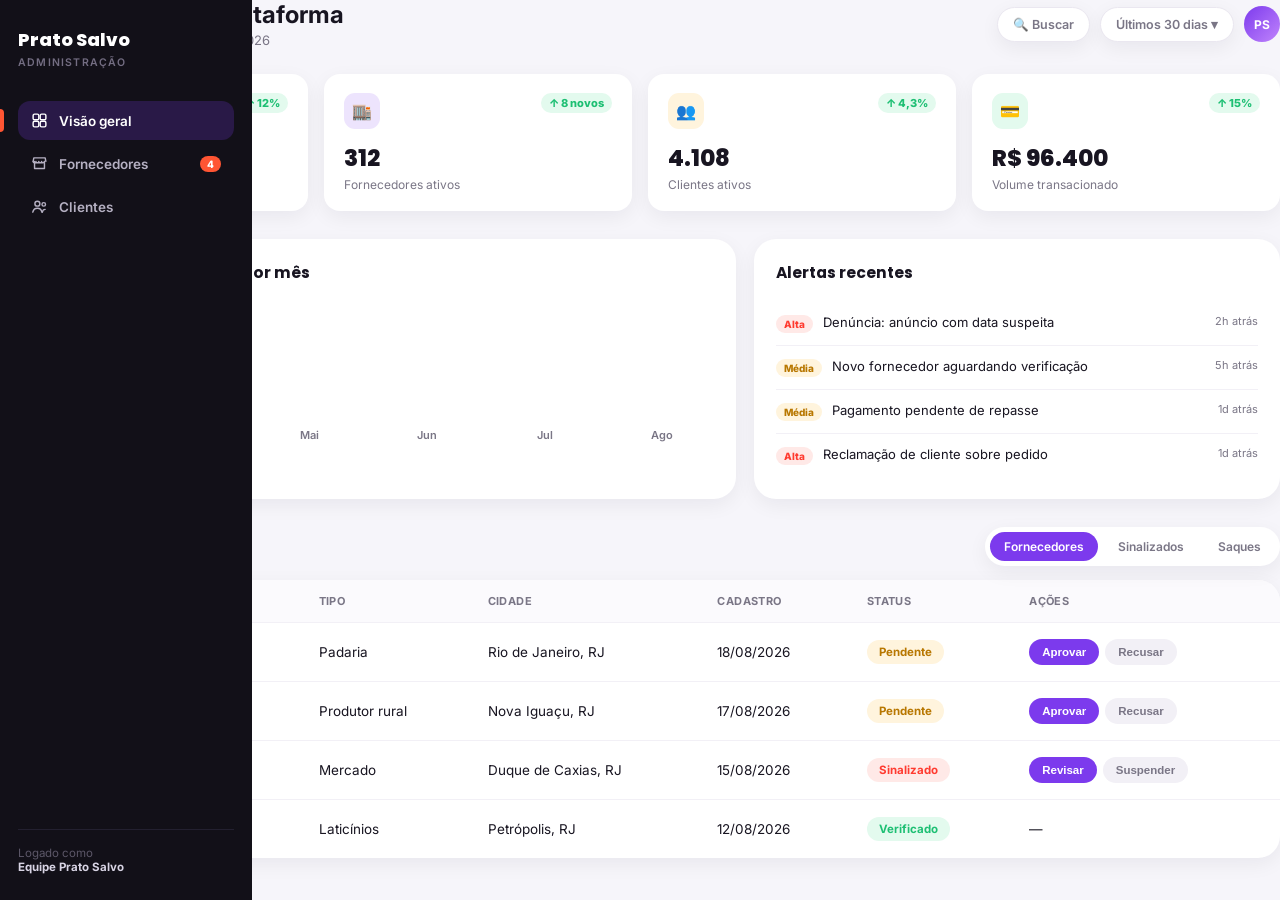
==== commit ab6e0089: "Merge com repositorio remoto" ====
--- a/prato-salvo/pages/admin/admin.html
+++ b/prato-salvo/pages/admin/admin.html
@@ -22,55 +22,38 @@
   <aside class="sidebar">
     <div class="brand" id="ps-brand">Prato Salvo <span>Administração</span></div>
     <nav class="nav">
-<<<<<<< HEAD
-      <a class="active"><svg viewBox="0 0 24 24" fill="none" stroke="currentColor" stroke-width="2" stroke-linecap="round" stroke-linejoin="round"><rect x="3" y="3" width="8" height="8" rx="2"/><rect x="13" y="3" width="8" height="8" rx="2"/><rect x="3" y="13" width="8" height="8" rx="2"/><rect x="13" y="13" width="8" height="8" rx="2"/></svg>Visão geral</a>
-      <a><svg viewBox="0 0 24 24" fill="none" stroke="currentColor" stroke-width="2" stroke-linecap="round" stroke-linejoin="round"><path d="M3 9l1-5h16l1 5"/><path d="M3 9a2 2 0 004 0 2 2 0 004 0 2 2 0 004 0 2 2 0 004 0"/><path d="M5 9v10h14V9"/></svg>Fornecedores<span class="badge">4</span></a>
-      <a><svg viewBox="0 0 24 24" fill="none" stroke="currentColor" stroke-width="2" stroke-linecap="round" stroke-linejoin="round"><circle cx="9" cy="8" r="3.5"/><path d="M2.5 20c1-4 4-5.5 6.5-5.5S14.5 16 15.5 20"/><circle cx="18" cy="9" r="2.5"/><path d="M16 20c.5-2.5 2-4 4-4"/></svg>Clientes</a>
-      <a><svg viewBox="0 0 24 24" fill="none" stroke="currentColor" stroke-width="2" stroke-linecap="round" stroke-linejoin="round"><rect x="2" y="6" width="20" height="14" rx="2"/><path d="M2 10h20"/></svg>Transações</a>
-      <a><svg viewBox="0 0 24 24" fill="none" stroke="currentColor" stroke-width="2" stroke-linecap="round" stroke-linejoin="round"><path d="M5 3v18"/><path d="M5 4h13l-3 4 3 4H5"/></svg>Moderação<span class="badge">2</span></a>
-      <a><svg viewBox="0 0 24 24" fill="none" stroke="currentColor" stroke-width="2" stroke-linecap="round" stroke-linejoin="round"><path d="M4 20V10M12 20V4M20 20v-7"/></svg>Relatórios</a>
-      <a><svg viewBox="0 0 24 24" fill="none" stroke="currentColor" stroke-width="2" stroke-linecap="round" stroke-linejoin="round"><circle cx="12" cy="12" r="3"/><path d="M19.4 15a1.7 1.7 0 00.3 1.9l.1.1a2 2 0 11-2.8 2.8l-.1-.1a1.7 1.7 0 00-1.9-.3 1.7 1.7 0 00-1 1.5V21a2 2 0 11-4 0v-.1a1.7 1.7 0 00-1-1.6 1.7 1.7 0 00-1.9.3l-.1.1a2 2 0 11-2.8-2.8l.1-.1a1.7 1.7 0 00.3-1.9 1.7 1.7 0 00-1.5-1H3a2 2 0 110-4h.1a1.7 1.7 0 001.5-1 1.7 1.7 0 00-.3-1.9l-.1-.1a2 2 0 112.8-2.8l.1.1a1.7 1.7 0 001.9.3H9a1.7 1.7 0 001-1.5V3a2 2 0 114 0v.1a1.7 1.7 0 001 1.5 1.7 1.7 0 001.9-.3l.1-.1a2 2 0 112.8 2.8l-.1.1a1.7 1.7 0 00-.3 1.9V9a1.7 1.7 0 001.5 1H21a2 2 0 110 4h-.1a1.7 1.7 0 00-1.5 1z"/></svg>Configurações</a>
-=======
-      <a class="active" data-section="overview"><svg viewBox="0 0 24 24" fill="none" stroke="currentColor" stroke-width="2" stroke-linecap="round" stroke-linejoin="round"><rect x="3" y="3" width="8" height="8" rx="2"/><rect x="13" y="3" width="8" height="8" rx="2"/><rect x="3" y="13" width="8" height="8" rx="2"/><rect x="13" y="13" width="8" height="8" rx="2"/></svg>Visão geral</a>
-      <a data-section="fornecedores"><svg viewBox="0 0 24 24" fill="none" stroke="currentColor" stroke-width="2" stroke-linecap="round" stroke-linejoin="round"><path d="M3 9l1-5h16l1 5"/><path d="M3 9a2 2 0 004 0 2 2 0 004 0 2 2 0 004 0 2 2 0 004 0"/><path d="M5 9v10h14V9"/></svg>Fornecedores<span class="badge">4</span></a>
-      <a data-section="clientes"><svg viewBox="0 0 24 24" fill="none" stroke="currentColor" stroke-width="2" stroke-linecap="round" stroke-linejoin="round"><circle cx="9" cy="8" r="3.5"/><path d="M2.5 20c1-4 4-5.5 6.5-5.5S14.5 16 15.5 20"/><circle cx="18" cy="9" r="2.5"/><path d="M16 20c.5-2.5 2-4 4-4"/></svg>Clientes</a>
-      <a data-section="transacoes"><svg viewBox="0 0 24 24" fill="none" stroke="currentColor" stroke-width="2" stroke-linecap="round" stroke-linejoin="round"><rect x="2" y="6" width="20" height="14" rx="2"/><path d="M2 10h20"/></svg>Transações</a>
-      <a data-section="moderacao"><svg viewBox="0 0 24 24" fill="none" stroke="currentColor" stroke-width="2" stroke-linecap="round" stroke-linejoin="round"><path d="M5 3v18"/><path d="M5 4h13l-3 4 3 4H5"/></svg>Moderação<span class="badge">2</span></a>
-      <a data-section="relatorios"><svg viewBox="0 0 24 24" fill="none" stroke="currentColor" stroke-width="2" stroke-linecap="round" stroke-linejoin="round"><path d="M4 20V10M12 20V4M20 20v-7"/></svg>Relatórios</a>
-      <a data-section="configuracoes"><svg viewBox="0 0 24 24" fill="none" stroke="currentColor" stroke-width="2" stroke-linecap="round" stroke-linejoin="round"><circle cx="12" cy="12" r="3"/><path d="M12 7v10"/></svg>Configurações</a>
->>>>>>> 8c8d819102667cb6e6f198c6156a9f15ad628600
+
+  <a class="active" data-section="overview"><svg viewBox="0 0 24 24" fill="none" stroke="currentColor" stroke-width="2" stroke-linecap="round" stroke-linejoin="round"><rect x="3" y="3" width="8" height="8" rx="2"/><rect x="13" y="3" width="8" height="8" rx="2"/><rect x="3" y="13" width="8" height="8" rx="2"/><rect x="13" y="13" width="8" height="8" rx="2"/></svg>Visão geral</a>
+  <a data-section="fornecedores"><svg viewBox="0 0 24 24" fill="none" stroke="currentColor" stroke-width="2" stroke-linecap="round" stroke-linejoin="round"><path d="M3 9l1-5h16l1 5"/><path d="M3 9a2 2 0 004 0 2 2 0 004 0 2 2 0 004 0 2 2 0 004 0"/><path d="M5 9v10h14V9"/></svg>Fornecedores<span class="badge">4</span></a>
+  <a data-section="clientes"><svg viewBox="0 0 24 24" fill="none" stroke="currentColor" stroke-width="2" stroke-linecap="round" stroke-linejoin="round"><circle cx="9" cy="8" r="3.5"/><path d="M2.5 20c1-4 4-5.5 6.5-5.5S14.5 16 15.5 20"/><circle cx="18" cy="9" r="2.5"/><path d="M16 20c.5-2.5 2-4 4-4"/></svg>Clientes</a>
+  
+  
+</nav>
     </nav>
     <div class="side-foot">Logado como<br><strong style="color:#D8D4E4">Equipe Prato Salvo</strong></div>
   </aside>
 
-<<<<<<< HEAD
-  <main class="main">
-    <div class="topbar">
-      <div>
-        <div class="hello">Visão geral da plataforma</div>
-=======
-  <div id="sidebarBackdrop"class="sidebar-backdrop"></div>
+
+  <div id="sidebarBackdrop" class="sidebar-backdrop"></div>
 
 
-  <main class="main">
-    <div class="topbar">
-      <button id="menuToggle" class="menu-toggle" aria-label="Abrir/fechar menu">☰</button>
-      <div>
-        <div class="hello" id="viewTitle">Visão geral da plataforma</div>
->>>>>>> 8c8d819102667cb6e6f198c6156a9f15ad628600
-        <div class="sub">Quarta-feira, 19 de agosto de 2026</div>
-      </div>
-      <div class="top-right">
+  <div class="topbar">
+  <div class="topbar-left">
+    <button id="menuToggle" class="menu-toggle" aria-label="Abrir/fechar menu">☰</button>
+    <div>
+      <div class="hello" id="viewTitle">Visão geral da plataforma</div>
+      <div class="sub">Quarta-feira, 19 de agosto de 2026</div>
+    </div>
+  </div>
+  <div class="top-right">
         <span class="pillbtn">🔍 Buscar</span>
         <span class="pillbtn">Últimos 30 dias ▾</span>
         <div class="avatar">PS</div>
       </div>
     </div>
 
-<<<<<<< HEAD
-=======
+
     <section class="view" id="view-overview" data-title="Visão geral da plataforma">
->>>>>>> 8c8d819102667cb6e6f198c6156a9f15ad628600
     <div class="stats">
       <div class="stat"><div class="top"><div class="chip" style="background:var(--coral-soft)">⚖️</div><span class="delta up">↑ 12%</span></div><div class="num">6.240 kg</div><div class="lbl">Alimento resgatado</div></div>
       <div class="stat"><div class="top"><div class="chip" style="background:var(--purple-soft)">🏬</div><span class="delta up">↑ 8 novos</span></div><div class="num">312</div><div class="lbl">Fornecedores ativos</div></div>
@@ -138,11 +121,7 @@
         </tbody>
       </table>
     </div>
-<<<<<<< HEAD
-  </main>
-</div>
 
-=======
     </section>
 
      <section class="view" id="view-fornecedores" data-title="Fornecedores" hidden>
@@ -152,28 +131,13 @@
       <section class="view" id="view-clientes" data-title="Clientes" hidden>
       <div class="sec-head"><h2>Clientes</h2></div>
       <div class="panel"><p style="color:var(--ink-soft)">Gestão de clientes em construção.</p></div>
-    </section>
-     <section class="view" id="view-transacoes" data-title="Transações" hidden>
-      <div class="sec-head"><h2>Transações</h2></div>
-      <div class="panel"><p style="color:var(--ink-soft)">Histórico de transações em construção.</p></div>
-    </section>
-     <section class="view" id="view-moderacao" data-title="Moderação" hidden>
-      <div class="sec-head"><h2>Moderação</h2></div>
-      <div class="panel"><p style="color:var(--ink-soft)">Fila de moderação em construção.</p></div>
-    </section>
-      <section class="view" id="view-relatorios" data-title="Relatórios" hidden>
-      <div class="sec-head"><h2>Relatórios</h2></div>
-      <div class="panel"><p style="color:var(--ink-soft)">Relatórios em construção.</p></div>
-    </section>
-      <section class="view" id="view-configuracoes" data-title="Configurações" hidden>
-        <div class="sec-head"><h2>Configurações</h2></div>
-        <div class="panel"><p style="color:var(--ink-soft)">Configurações em construção.</p></div>
+    
     </section>
   </main>
 </div>
 
 <script src="admin.js"></script>
->>>>>>> 8c8d819102667cb6e6f198c6156a9f15ad628600
+
 <!-- Ponte de navegação: leva de volta à Landing Page via shell/router -->
 <script src="admin-bridge.js"></script>
 </body>
--- a/prato-salvo/pages/admin/admin.css
+++ b/prato-salvo/pages/admin/admin.css
@@ -19,16 +19,12 @@
   body{margin:0;font-family:'Inter',sans-serif;background:var(--bg);color:var(--ink);}
   h1,h2,h3,.disp{font-family:'Poppins',sans-serif;}
   a{text-decoration:none;color:inherit;}
-<<<<<<< HEAD
-  .app{display:grid;grid-template-columns:252px 1fr;min-height:100vh;}
 
-  .sidebar{background:var(--dark);color:#B5B0C2;padding:26px 18px;display:flex;flex-direction:column;gap:32px;}
-=======
   .app{min-height:100vh;position:relative;}
 
   .sidebar{background:var(--dark);color:#B5B0C2;padding:26px 18px;display:flex;flex-direction:column;gap:32px;position:fixed;top:0;left:0;bottom:0;width:252px;z-index:60;transform:translateX(0);transition:transform .25s ease;}
   .app.sidebar-closed .sidebar{transform:translateX(-100%);}
->>>>>>> 8c8d819102667cb6e6f198c6156a9f15ad628600
+
   .brand{font-family:'Poppins',sans-serif;font-weight:800;font-size:18px;color:#fff;}
   .brand span{display:block;font-family:'Inter',sans-serif;font-size:10.5px;font-weight:600;text-transform:uppercase;letter-spacing:1.2px;color:#736D82;margin-top:3px;}
   .nav{display:flex;flex-direction:column;gap:4px;}
@@ -40,13 +36,12 @@
   .badge{margin-left:auto;background:var(--coral);color:#fff;font-size:10px;font-weight:800;padding:2px 7px;border-radius:var(--r-full);}
   .side-foot{margin-top:auto;font-size:11.5px;color:#5C5768;border-top:1px solid #232030;padding-top:16px;}
 
-<<<<<<< HEAD
-  .main{padding:30px 38px 60px;}
-=======
+
   .main{padding:30px 38px 60px;margin-left:252px;transition:margin-left .25s ease;}
   .app.sidebar-closed .main{margin-left:0;}
->>>>>>> 8c8d819102667cb6e6f198c6156a9f15ad628600
+
   .topbar{display:flex;justify-content:space-between;align-items:center;margin-bottom:26px;flex-wrap:wrap;gap:14px;}
+  .topbar-left{display:flex;align-items:center;gap:14px;}
   .hello{font-size:24px;font-weight:700;}
   .sub{color:var(--ink-soft);font-size:13px;margin-top:3px;}
   .top-right{display:flex;gap:10px;align-items:center;}
@@ -99,8 +94,7 @@
   .approve{background:var(--purple);color:#fff;}
   .reject{background:#F2F0F6;color:var(--ink-soft);}
 
-<<<<<<< HEAD
-=======
+
   /* -------------------- menu retrátil -------------------- */
 
 .menu-toggle{
@@ -122,4 +116,4 @@
   .app:not(.sidebar-closed) .sidebar-backdrop{display:block;}
 }
 
->>>>>>> 8c8d819102667cb6e6f198c6156a9f15ad628600
+
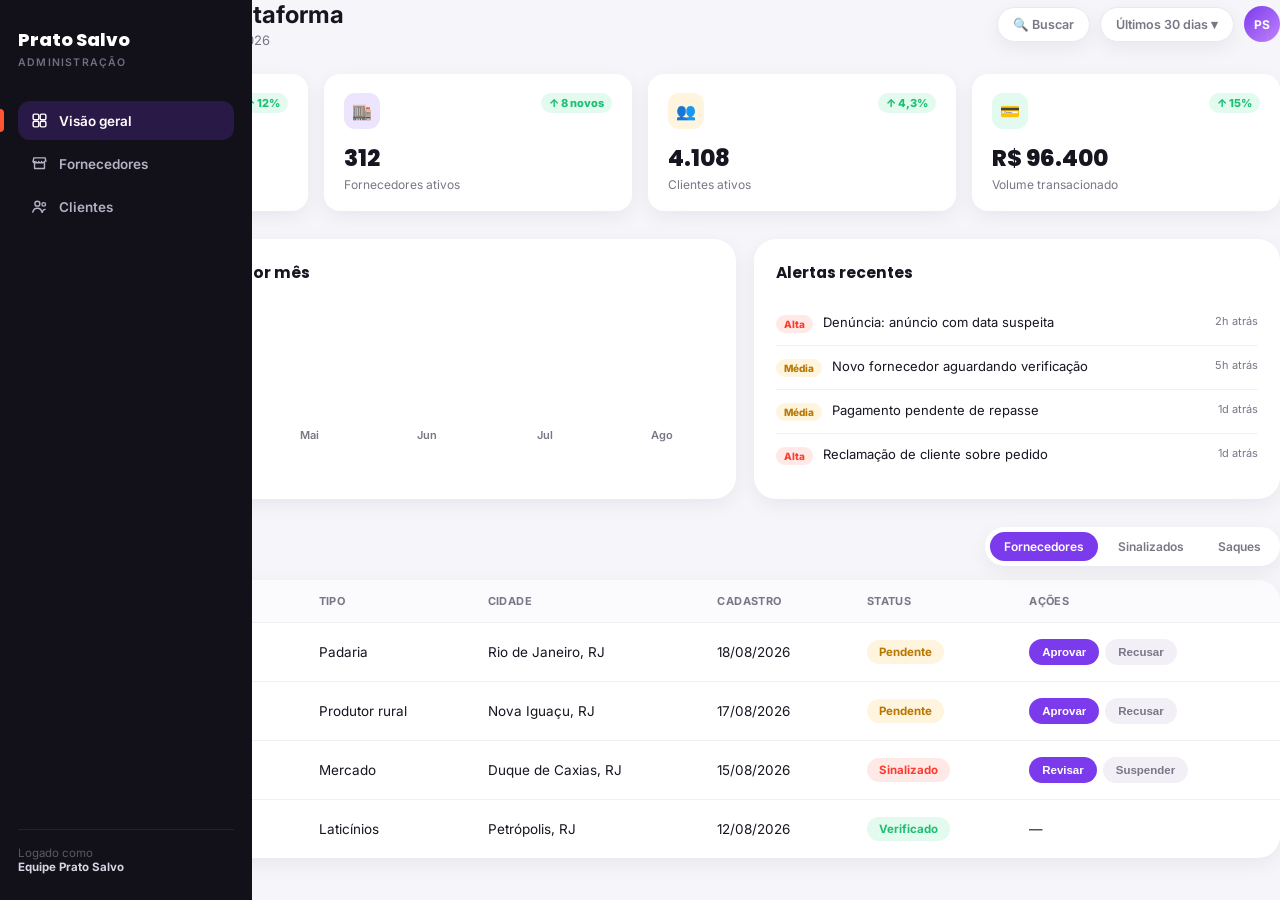
==== commit cb2142ab: "Atualiza páginas de cliente e fornecedor" ====
--- a/prato-salvo/pages/admin/admin.html
+++ b/prato-salvo/pages/admin/admin.html
@@ -24,7 +24,7 @@
     <nav class="nav">
 
   <a class="active" data-section="overview"><svg viewBox="0 0 24 24" fill="none" stroke="currentColor" stroke-width="2" stroke-linecap="round" stroke-linejoin="round"><rect x="3" y="3" width="8" height="8" rx="2"/><rect x="13" y="3" width="8" height="8" rx="2"/><rect x="3" y="13" width="8" height="8" rx="2"/><rect x="13" y="13" width="8" height="8" rx="2"/></svg>Visão geral</a>
-  <a data-section="fornecedores"><svg viewBox="0 0 24 24" fill="none" stroke="currentColor" stroke-width="2" stroke-linecap="round" stroke-linejoin="round"><path d="M3 9l1-5h16l1 5"/><path d="M3 9a2 2 0 004 0 2 2 0 004 0 2 2 0 004 0 2 2 0 004 0"/><path d="M5 9v10h14V9"/></svg>Fornecedores<span class="badge">4</span></a>
+  <a data-section="fornecedores"><svg viewBox="0 0 24 24" fill="none" stroke="currentColor" stroke-width="2" stroke-linecap="round" stroke-linejoin="round"><path d="M3 9l1-5h16l1 5"/><path d="M3 9a2 2 0 004 0 2 2 0 004 0 2 2 0 004 0 2 2 0 004 0"/><path d="M5 9v10h14V9"/></svg>Fornecedores</a>
   <a data-section="clientes"><svg viewBox="0 0 24 24" fill="none" stroke="currentColor" stroke-width="2" stroke-linecap="round" stroke-linejoin="round"><circle cx="9" cy="8" r="3.5"/><path d="M2.5 20c1-4 4-5.5 6.5-5.5S14.5 16 15.5 20"/><circle cx="18" cy="9" r="2.5"/><path d="M16 20c.5-2.5 2-4 4-4"/></svg>Clientes</a>
   
   
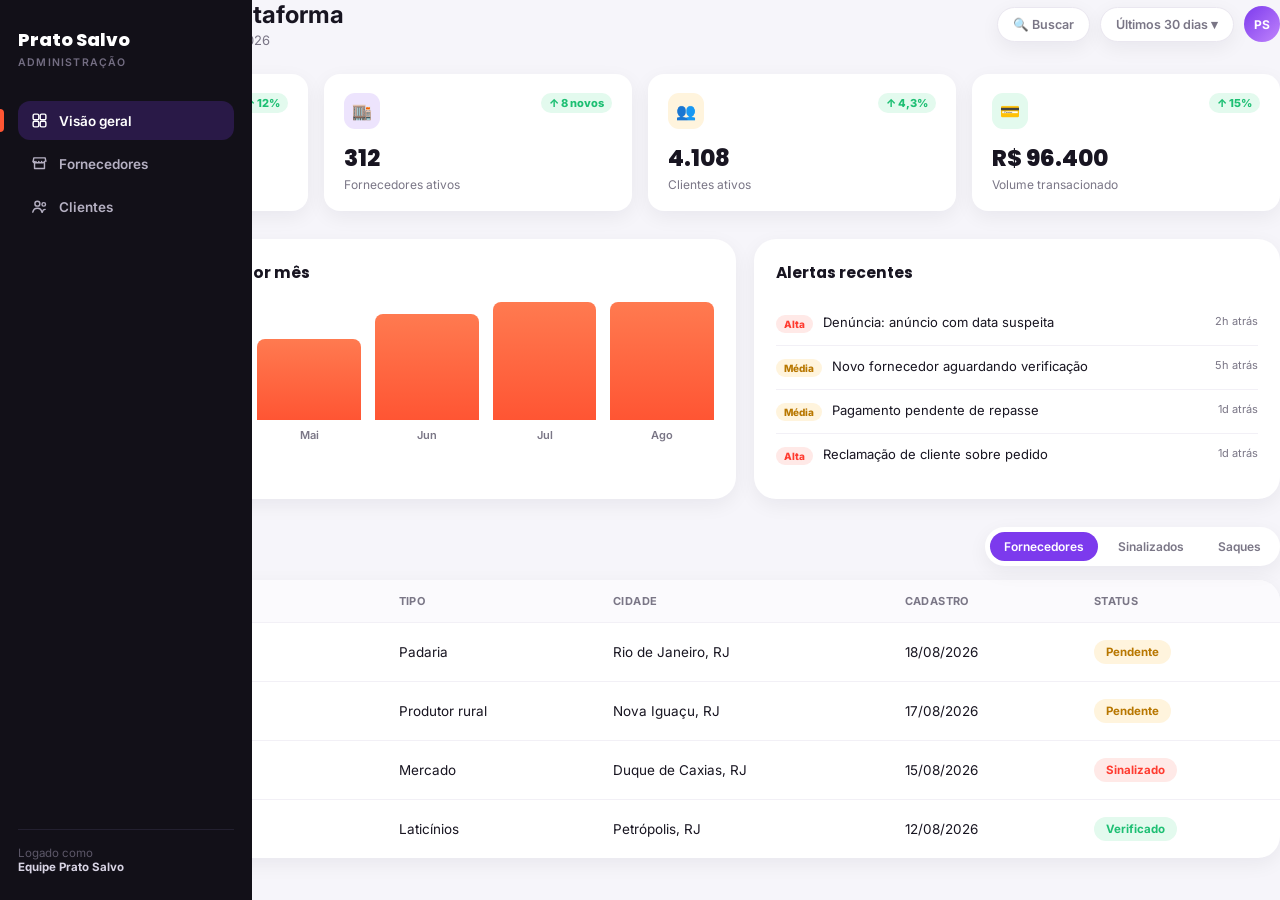
==== commit 2f6f95c5: "Finalizando detalhes" ====
--- a/prato-salvo/pages/admin/admin.html
+++ b/prato-salvo/pages/admin/admin.html
@@ -92,31 +92,27 @@
     </div>
     <div class="table-wrap">
       <table>
-        <thead><tr><th>Nome</th><th>Tipo</th><th>Cidade</th><th>Cadastro</th><th>Status</th><th>Ações</th></tr></thead>
+        <thead><tr><th>Nome</th><th>Tipo</th><th>Cidade</th><th>Cadastro</th><th>Status</th></tr></thead>
         <tbody>
           <tr>
             <td><div class="who"><div class="ini" style="background:var(--purple)">PT</div>Padaria Trigo Dourado</div></td>
             <td>Padaria</td><td>Rio de Janeiro, RJ</td><td>18/08/2026</td>
             <td><span class="status pend">Pendente</span></td>
-            <td class="actions"><button class="approve">Aprovar</button><button class="reject">Recusar</button></td>
           </tr>
           <tr>
             <td><div class="who"><div class="ini" style="background:var(--green)">SB</div>Sítio Bom Fruto</div></td>
             <td>Produtor rural</td><td>Nova Iguaçu, RJ</td><td>17/08/2026</td>
             <td><span class="status pend">Pendente</span></td>
-            <td class="actions"><button class="approve">Aprovar</button><button class="reject">Recusar</button></td>
           </tr>
           <tr>
             <td><div class="who"><div class="ini" style="background:var(--coral)">MC</div>Mercado Central Ltda.</div></td>
             <td>Mercado</td><td>Duque de Caxias, RJ</td><td>15/08/2026</td>
             <td><span class="status flag">Sinalizado</span></td>
-            <td class="actions"><button class="approve">Revisar</button><button class="reject">Suspender</button></td>
           </tr>
           <tr>
             <td><div class="who"><div class="ini" style="background:var(--amber)">LS</div>Laticínios Serra Verde</div></td>
             <td>Laticínios</td><td>Petrópolis, RJ</td><td>12/08/2026</td>
             <td><span class="status ok">Verificado</span></td>
-            <td class="actions">—</td>
           </tr>
         </tbody>
       </table>
@@ -125,12 +121,96 @@
     </section>
 
      <section class="view" id="view-fornecedores" data-title="Fornecedores" hidden>
-      <div class="sec-head"><h2>Fornecedores</h2></div>
-      <div class="panel"><p style="color:var(--ink-soft)">Gestão de fornecedores em construção.</p></div>
+       <div class="sec-head"><h2>Fornecedores</h2></div>
+       <div class="panel chart-panel">
+  <h3>Novos fornecedores cadastrados por mês</h3>
+  <div class="bars">
+    <div class="bar-col"><div class="bar" style="height:50%"></div><span>Mar</span></div>
+    <div class="bar-col"><div class="bar" style="height:62%"></div><span>Abr</span></div>
+    <div class="bar-col"><div class="bar" style="height:75%"></div><span>Mai</span></div>
+    <div class="bar-col"><div class="bar" style="height:62%"></div><span>Jun</span></div>
+    <div class="bar-col"><div class="bar" style="height:87%"></div><span>Jul</span></div>
+    <div class="bar-col"><div class="bar" style="height:100%"></div><span>Ago</span></div>
+  </div>
+</div>
+  <div class="table-wrap">
+    <table>
+      <thead><tr><th>Nome</th><th>Tipo</th><th>Cidade</th><th>Cadastro</th><th>Status</th></tr></thead>
+      <tbody>
+        <tr>
+          <td><div class="who"><div class="ini" style="background:var(--purple)">PT</div>Padaria Trigo Dourado</div></td>
+          <td>Padaria</td><td>Rio de Janeiro, RJ</td><td>18/08/2026</td>
+          <td><span class="status pend">Pendente</span></td>
+        </tr>
+        <tr>
+          <td><div class="who"><div class="ini" style="background:var(--green)">SB</div>Sítio Bom Fruto</div></td>
+          <td>Produtor rural</td><td>Nova Iguaçu, RJ</td><td>17/08/2026</td>
+          <td><span class="status pend">Pendente</span></td>
+        </tr>
+        <tr>
+          <td><div class="who"><div class="ini" style="background:var(--coral)">MC</div>Mercado Central Ltda.</div></td>
+          <td>Mercado</td><td>Duque de Caxias, RJ</td><td>15/08/2026</td>
+          <td><span class="status flag">Sinalizado</span></td>
+        </tr>
+        <tr>
+          <td><div class="who"><div class="ini" style="background:var(--amber)">LS</div>Laticínios Serra Verde</div></td>
+          <td>Laticínios</td><td>Petrópolis, RJ</td><td>12/08/2026</td>
+          <td><span class="status ok">Verificado</span></td>
+        </tr>
+        <tr>
+          <td><div class="who"><div class="ini" style="background:var(--green)">HB</div>Hortifruti Boa Vista</div></td>
+          <td>Hortifruti</td><td>Rio de Janeiro, RJ</td><td>03/07/2026</td>
+          <td><span class="status ok">Verificado</span></td>
+        </tr>
+      </tbody>
+    </table>
+  </div>
     </section>
       <section class="view" id="view-clientes" data-title="Clientes" hidden>
-      <div class="sec-head"><h2>Clientes</h2></div>
-      <div class="panel"><p style="color:var(--ink-soft)">Gestão de clientes em construção.</p></div>
+       <div class="sec-head"><h2>Clientes</h2></div>
+       <div class="panel chart-panel">
+  <h3>Novos clientes cadastrados por mês</h3>
+  <div class="bars">
+    <div class="bar-col"><div class="bar" style="height:54%"></div><span>Mar</span></div>
+    <div class="bar-col"><div class="bar" style="height:67%"></div><span>Abr</span></div>
+    <div class="bar-col"><div class="bar" style="height:62%"></div><span>Mai</span></div>
+    <div class="bar-col"><div class="bar" style="height:79%"></div><span>Jun</span></div>
+    <div class="bar-col"><div class="bar" style="height:90%"></div><span>Jul</span></div>
+    <div class="bar-col"><div class="bar" style="height:100%"></div><span>Ago</span></div>
+  </div>
+</div>
+  <div class="table-wrap">
+    <table>
+      <thead><tr><th>Nome</th><th>Tipo</th><th>Cidade</th><th>Cadastro</th><th>Status</th></tr></thead>
+      <tbody>
+        <tr>
+          <td><div class="who"><div class="ini" style="background:var(--purple)">MF</div>Maria F.</div></td>
+          <td>Pessoa física</td><td>Rio de Janeiro, RJ</td><td>14/07/2026</td>
+          <td><span class="status ok">Ativo</span></td>
+        </tr>
+        <tr>
+          <td><div class="who"><div class="ini" style="background:var(--coral)">RS</div>Restaurante Sabor Caseiro</div></td>
+          <td>Restaurante parceiro</td><td>Rio de Janeiro, RJ</td><td>02/05/2026</td>
+          <td><span class="status ok">Ativo</span></td>
+        </tr>
+        <tr>
+          <td><div class="who"><div class="ini" style="background:var(--green)">MS</div>ONG Mesa Solidária</div></td>
+          <td>ONG parceira</td><td>Rio de Janeiro, RJ</td><td>20/03/2026</td>
+          <td><span class="status ok">Verificado</span></td>
+        </tr>
+        <tr>
+          <td><div class="who"><div class="ini" style="background:var(--amber)">JP</div>João Pedro Alves</div></td>
+          <td>Pessoa física</td><td>Nova Iguaçu, RJ</td><td>15/08/2026</td>
+          <td><span class="status pend">Novo</span></td>
+        </tr>
+        <tr>
+          <td><div class="who"><div class="ini" style="background:var(--coral)">CP</div>Cantina Popular Central</td>
+          <td>Restaurante parceiro</td><td>Duque de Caxias, RJ</td><td>01/08/2026</td>
+          <td><span class="status pend">Novo</span></td>
+        </tr>
+      </tbody>
+    </table>
+  </div>
     
     </section>
   </main>
--- a/prato-salvo/pages/admin/admin.css
+++ b/prato-salvo/pages/admin/admin.css
@@ -62,7 +62,7 @@
   .panel h3{font-size:15.5px;font-weight:700;margin:0 0 18px;}
 
   .bars{display:flex;align-items:flex-end;gap:14px;height:140px;}
-  .bar-col{flex:1;display:flex;flex-direction:column;align-items:center;justify-content:flex-end;gap:8px;}
+  .bar-col{flex:1;display:flex;flex-direction:column;align-items:center;justify-content:flex-end;gap:8px;height:100%;}
   .bar{width:100%;background:linear-gradient(180deg,#FF7A50,var(--coral));border-radius:8px 8px 0 0;}
   .bar-col span{font-size:11px;color:var(--ink-soft);font-weight:600;}
 
@@ -90,9 +90,7 @@
   .status.pend{background:var(--amber-soft);color:#B87700;}
   .status.flag{background:var(--red-soft);color:var(--red);}
   .status.ok{background:var(--green-soft);color:var(--green);}
-  .actions button{font-size:11.5px;font-weight:700;border:none;padding:7px 13px;border-radius:var(--r-full);cursor:pointer;margin-right:6px;}
-  .approve{background:var(--purple);color:#fff;}
-  .reject{background:#F2F0F6;color:var(--ink-soft);}
+
 
 
   /* -------------------- menu retrátil -------------------- */
@@ -115,5 +113,5 @@
   .main{margin-left:0;}
   .app:not(.sidebar-closed) .sidebar-backdrop{display:block;}
 }
+.chart-panel{margin-bottom:18px;}
 
-
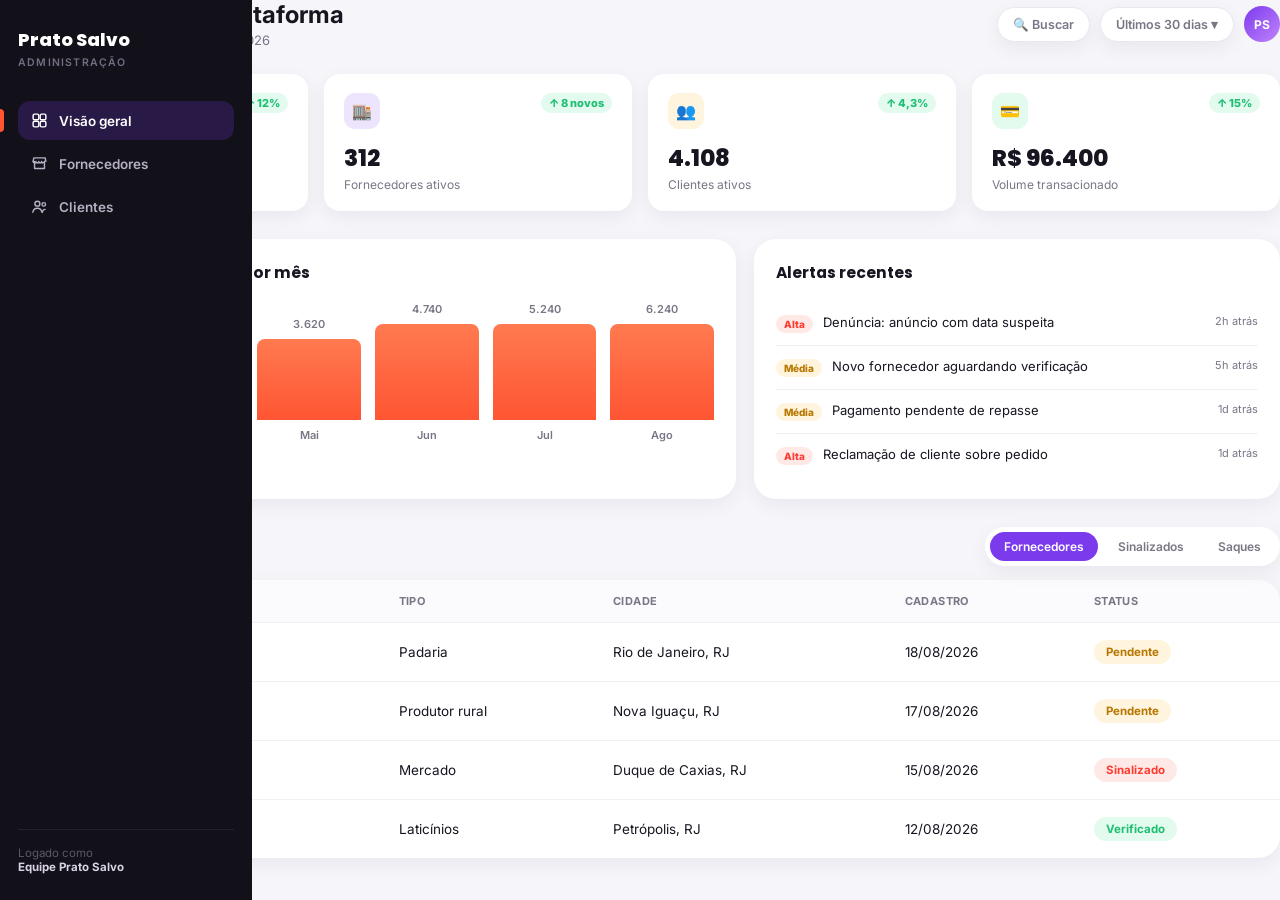
==== commit f4517b46: "Atualizando o grafico de barras" ====
--- a/prato-salvo/pages/admin/admin.html
+++ b/prato-salvo/pages/admin/admin.html
@@ -65,12 +65,12 @@
       <div class="panel">
         <h3>Kg de alimento resgatado por mês</h3>
         <div class="bars">
-          <div class="bar-col"><div class="bar" style="height:52%"></div><span>Mar</span></div>
-          <div class="bar-col"><div class="bar" style="height:64%"></div><span>Abr</span></div>
-          <div class="bar-col"><div class="bar" style="height:58%"></div><span>Mai</span></div>
-          <div class="bar-col"><div class="bar" style="height:76%"></div><span>Jun</span></div>
-          <div class="bar-col"><div class="bar" style="height:84%"></div><span>Jul</span></div>
-          <div class="bar-col"><div class="bar" style="height:100%"></div><span>Ago</span></div>
+          <div class="bar-col"><span class="bar-value">3.240</span><div class="bar" style="height:52%"></div><span>Mar</span></div>
+          <div class="bar-col"><span class="bar-value">4.000</span><div class="bar" style="height:64%"></div><span>Abr</span></div>
+          <div class="bar-col"><span class="bar-value">3.620</span><div class="bar" style="height:58%"></div><span>Mai</span></div>
+          <div class="bar-col"><span class="bar-value">4.740</span><div class="bar" style="height:76%"></div><span>Jun</span></div>
+          <div class="bar-col"><span class="bar-value">5.240</span><div class="bar" style="height:84%"></div><span>Jul</span></div>
+          <div class="bar-col"><span class="bar-value">6.240</span><div class="bar" style="height:100%"></div><span>Ago</span></div>
         </div>
       </div>
       <div class="panel">
@@ -125,13 +125,13 @@
        <div class="panel chart-panel">
   <h3>Novos fornecedores cadastrados por mês</h3>
   <div class="bars">
-    <div class="bar-col"><div class="bar" style="height:50%"></div><span>Mar</span></div>
-    <div class="bar-col"><div class="bar" style="height:62%"></div><span>Abr</span></div>
-    <div class="bar-col"><div class="bar" style="height:75%"></div><span>Mai</span></div>
-    <div class="bar-col"><div class="bar" style="height:62%"></div><span>Jun</span></div>
-    <div class="bar-col"><div class="bar" style="height:87%"></div><span>Jul</span></div>
-    <div class="bar-col"><div class="bar" style="height:100%"></div><span>Ago</span></div>
-  </div>
+  <div class="bar-col"><span class="bar-value">4</span><div class="bar" style="height:50%"></div><span>Mar</span></div>
+  <div class="bar-col"><span class="bar-value">5</span><div class="bar" style="height:62%"></div><span>Abr</span></div>
+  <div class="bar-col"><span class="bar-value">6</span><div class="bar" style="height:75%"></div><span>Mai</span></div>
+  <div class="bar-col"><span class="bar-value">5</span><div class="bar" style="height:62%"></div><span>Jun</span></div>
+  <div class="bar-col"><span class="bar-value">7</span><div class="bar" style="height:87%"></div><span>Jul</span></div>
+  <div class="bar-col"><span class="bar-value">8</span><div class="bar" style="height:100%"></div><span>Ago</span></div>
+</div>
 </div>
   <div class="table-wrap">
     <table>
@@ -170,14 +170,14 @@
        <div class="sec-head"><h2>Clientes</h2></div>
        <div class="panel chart-panel">
   <h3>Novos clientes cadastrados por mês</h3>
-  <div class="bars">
-    <div class="bar-col"><div class="bar" style="height:54%"></div><span>Mar</span></div>
-    <div class="bar-col"><div class="bar" style="height:67%"></div><span>Abr</span></div>
-    <div class="bar-col"><div class="bar" style="height:62%"></div><span>Mai</span></div>
-    <div class="bar-col"><div class="bar" style="height:79%"></div><span>Jun</span></div>
-    <div class="bar-col"><div class="bar" style="height:90%"></div><span>Jul</span></div>
-    <div class="bar-col"><div class="bar" style="height:100%"></div><span>Ago</span></div>
-  </div>
+ <div class="bars">
+  <div class="bar-col"><span class="bar-value">52</span><div class="bar" style="height:54%"></div><span>Mar</span></div>
+  <div class="bar-col"><span class="bar-value">64</span><div class="bar" style="height:67%"></div><span>Abr</span></div>
+  <div class="bar-col"><span class="bar-value">60</span><div class="bar" style="height:62%"></div><span>Mai</span></div>
+  <div class="bar-col"><span class="bar-value">76</span><div class="bar" style="height:79%"></div><span>Jun</span></div>
+  <div class="bar-col"><span class="bar-value">86</span><div class="bar" style="height:90%"></div><span>Jul</span></div>
+  <div class="bar-col"><span class="bar-value">96</span><div class="bar" style="height:100%"></div><span>Ago</span></div>
+</div>
 </div>
   <div class="table-wrap">
     <table>
--- a/prato-salvo/pages/admin/admin.css
+++ b/prato-salvo/pages/admin/admin.css
@@ -115,3 +115,4 @@
 }
 .chart-panel{margin-bottom:18px;}
 
+.bar-value{font-size:11px;font-weight:700;color:var(--ink);}
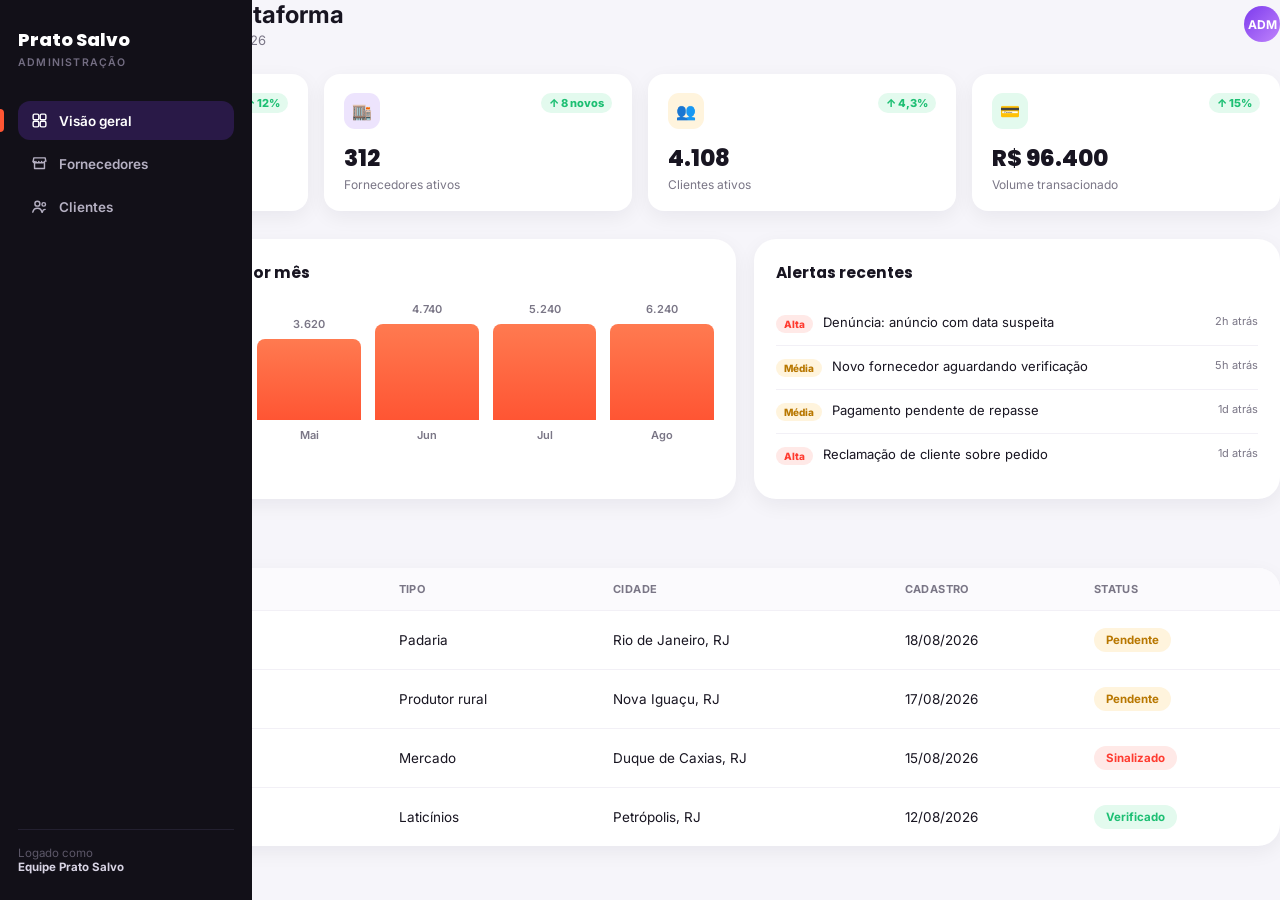
==== commit 840dd85d: "Corrigindo o painel ADM" ====
--- a/prato-salvo/pages/admin/admin.html
+++ b/prato-salvo/pages/admin/admin.html
@@ -42,13 +42,11 @@
     <button id="menuToggle" class="menu-toggle" aria-label="Abrir/fechar menu">☰</button>
     <div>
       <div class="hello" id="viewTitle">Visão geral da plataforma</div>
-      <div class="sub">Quarta-feira, 19 de agosto de 2026</div>
+      <div class="sub" id="current-date">Quarta-feira, 19 de agosto de 2026</div>
     </div>
   </div>
   <div class="top-right">
-        <span class="pillbtn">🔍 Buscar</span>
-        <span class="pillbtn">Últimos 30 dias ▾</span>
-        <div class="avatar">PS</div>
+        <div class="avatar">ADM</div>
       </div>
     </div>
 
@@ -84,11 +82,6 @@
 
     <div class="sec-head">
       <h2>Aprovações pendentes</h2>
-      <div class="tabs">
-        <span class="tab on">Fornecedores</span>
-        <span class="tab">Sinalizados</span>
-        <span class="tab">Saques</span>
-      </div>
     </div>
     <div class="table-wrap">
       <table>
--- a/prato-salvo/pages/admin/admin.css
+++ b/prato-salvo/pages/admin/admin.css
@@ -76,9 +76,6 @@
 
   .sec-head{display:flex;justify-content:space-between;align-items:center;margin-bottom:14px;}
   .sec-head h2{font-size:18px;font-weight:700;margin:0;}
-  .tabs{display:flex;gap:6px;background:var(--white);padding:5px;border-radius:var(--r-full);box-shadow:var(--shadow);}
-  .tab{font-size:12px;font-weight:600;padding:7px 14px;border-radius:var(--r-full);color:var(--ink-soft);}
-  .tab.on{background:var(--purple);color:#fff;}
 
   .table-wrap{background:var(--white);border-radius:var(--r-lg);overflow:hidden;box-shadow:var(--shadow);}
   table{width:100%;border-collapse:collapse;font-size:13.5px;}
